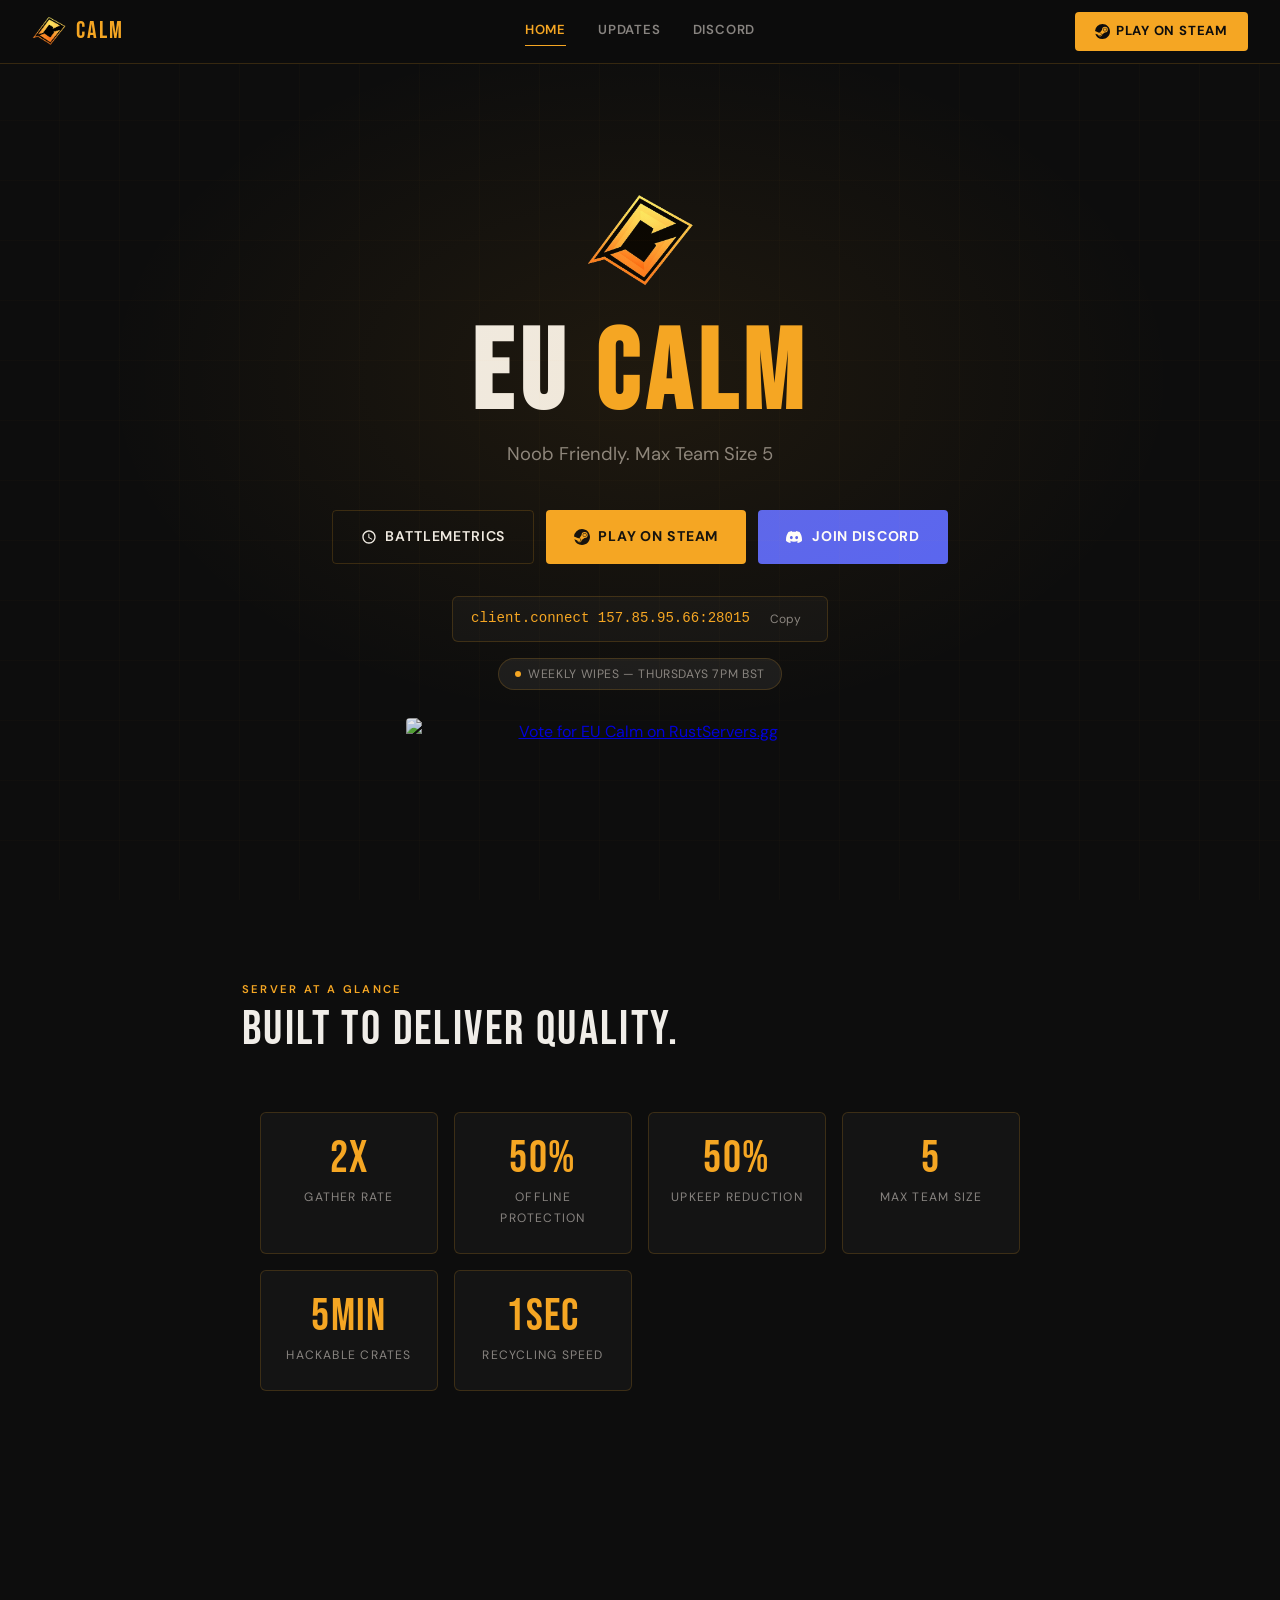
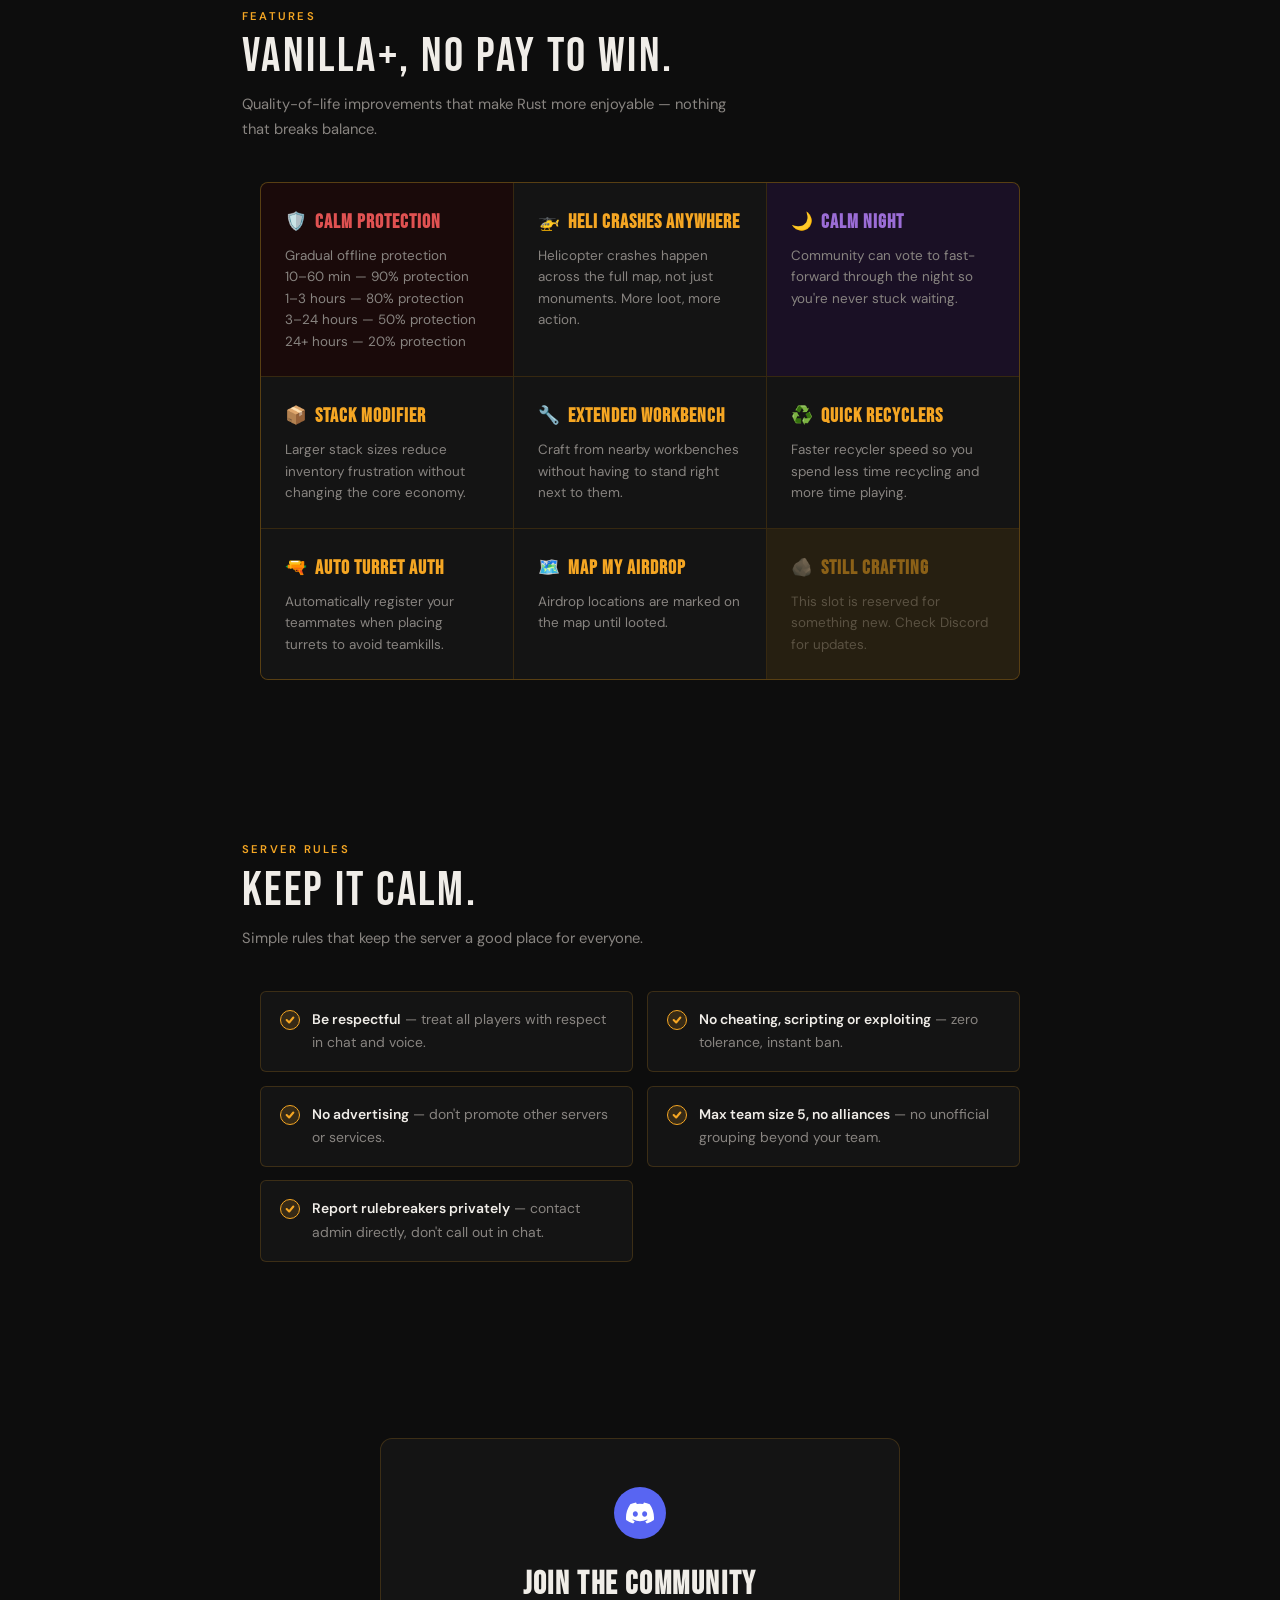
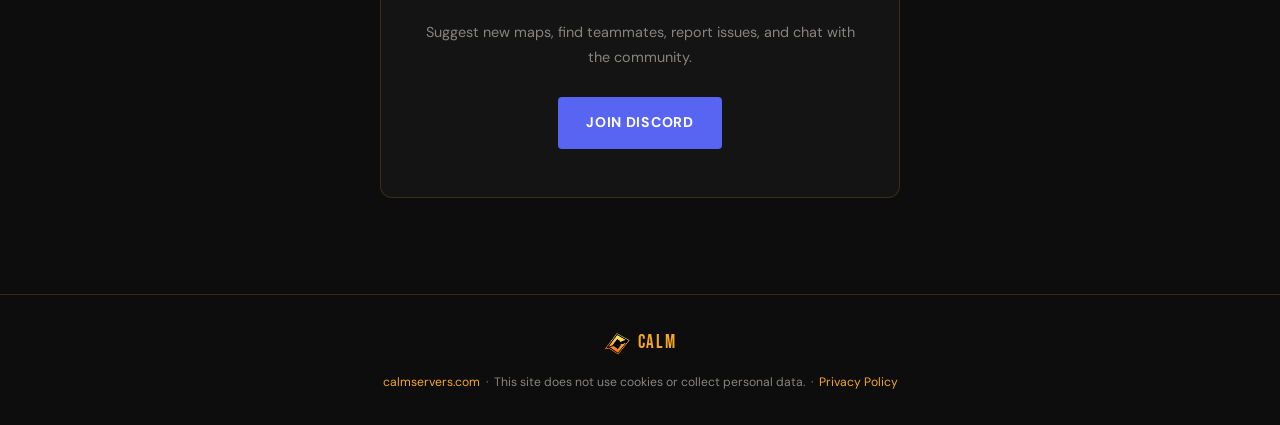
==== index.html @ 9dc7d9dd "Add files via upload" ====
<!DOCTYPE html>
<html lang="en">
<head>
  <meta charset="UTF-8" />
  <meta name="viewport" content="width=device-width, initial-scale=1.0" />
  <title>Home - Calm</title>
  <meta name="description" content="Community-first Rust. No toxicity, no pay-to-win, no sweaty clans. Vanilla+ weekly wipes every Thursday 7PM GMT." />
  <link rel="sitemap" type="application/xml" href="/sitemap.xml" />

  <!-- Open Graph -->
  <meta property="og:title" content="EU Calm — Community Rust Server" />
  <meta property="og:description" content="Noob Friendly. Vanilla+. Weekly Wipes every Thursday 7PM BST. No toxicity, no pay-to-win." />
  <meta property="og:image" content="https://calmservers.com/preview.png" />
  <meta property="og:url" content="https://calmservers.com" />
  <meta property="og:type" content="website" />
  <meta property="og:site_name" content="EU Calm" />

  <!-- Twitter/X Card -->
  <meta name="twitter:card" content="summary_large_image" />
  <meta name="twitter:title" content="EU Calm — Community Rust Server" />
  <meta name="twitter:description" content="Noob Friendly. Vanilla+. Weekly Wipes every Thursday 7PM BST. No toxicity, no pay-to-win." />
  <meta name="twitter:image" content="https://calmservers.com/preview.png" />

  <link rel="icon" type="image/png" href="logo.png" />
  <link rel="preconnect" href="https://fonts.googleapis.com" />
  <link rel="preconnect" href="https://fonts.gstatic.com" crossorigin />
  <link href="https://fonts.googleapis.com/css2?family=Bebas+Neue&family=DM+Sans:wght@400;500;600&display=swap" rel="stylesheet" />
  <style>
    *, *::before, *::after { box-sizing: border-box; margin: 0; padding: 0; }
    :root {
      --orange: #F5A623;
      --orange-dim: rgba(245,166,35,0.15);
      --bg: #0D0D0D;
      --bg2: #141414;
      --bg3: #1C1C1C;
      --border: rgba(245,166,35,0.18);
      --text: #F0EDE8;
      --muted: #888480;
      --display: 'Bebas Neue', sans-serif;
      --body: 'DM Sans', sans-serif;
    }
    html { scroll-behavior: smooth; }
    body { background: var(--bg); color: var(--text); font-family: var(--body); font-size: 16px; line-height: 1.7; overflow-x: hidden; }

    /* HERO */
    .hero {
      min-height: 100vh; display: flex; flex-direction: column;
      align-items: center; justify-content: center; text-align: center;
      padding: 7rem 2rem 5rem; position: relative; overflow: hidden;
    }
    .hero::before {
      content: ''; position: absolute; inset: 0; pointer-events: none;
      background:
        radial-gradient(ellipse 60% 55% at 50% 42%, rgba(245,166,35,.08) 0%, transparent 70%),
        repeating-linear-gradient(0deg, transparent, transparent 59px, rgba(245,166,35,.035) 60px),
        repeating-linear-gradient(90deg, transparent, transparent 59px, rgba(245,166,35,.035) 60px);
    }
    .hero-logo { width: 110px; margin-bottom: 1.5rem; animation: float 4s ease-in-out infinite; }
    @keyframes float { 0%,100%{transform:translateY(0)} 50%{transform:translateY(-10px)} }
    .hero h1 { font-family: var(--display); font-size: clamp(3.5rem,10vw,7rem); letter-spacing: .06em; line-height: 1; margin-bottom: .4rem; }
    .hero h1 em { color: var(--orange); font-style: normal; }
    .hero-sub { color: var(--muted); font-size: clamp(.95rem,2vw,1.15rem); max-width: 520px; margin: 0 auto 2.5rem; }
    .ctas { display: flex; gap: .75rem; flex-wrap: wrap; justify-content: center; }
    @media(max-width:480px) { .btn-primary, .btn-ghost, .btn-discord { min-width: 0; width: 100%; } .ctas { flex-direction: column; align-items: stretch; max-width: 280px; margin: 0 auto; } }
    .btn-primary {
      display: inline-flex; align-items: center; justify-content: center; gap: 8px;
      min-width: 160px;
      background: var(--orange); color: #0d0d0d; font-weight: 700;
      font-size: .88rem; letter-spacing: .06em; text-transform: uppercase;
      padding: 14px 28px; border-radius: 4px; text-decoration: none;
      transition: background .2s, transform .15s;
    }
    .btn-primary:hover { background: #ffc040; transform: translateY(-2px); }
    .btn-ghost {
      display: inline-flex; align-items: center; justify-content: center; gap: 8px;
      min-width: 160px;
      background: transparent; color: var(--text); font-weight: 600;
      font-size: .88rem; letter-spacing: .06em; text-transform: uppercase;
      padding: 14px 28px; border-radius: 4px; border: 1px solid var(--border);
      text-decoration: none; transition: border-color .2s, color .2s, transform .15s;
    }
    .btn-ghost:hover { border-color: var(--orange); color: var(--orange); transform: translateY(-2px); }
    .ip-box {
      margin-top: 2rem; display: inline-flex; align-items: center; gap: 12px;
      background: var(--bg2); border: 1px solid var(--border); border-radius: 6px;
      padding: 10px 18px; font-family: 'Courier New', monospace;
      font-size: clamp(.7rem,.88rem,1rem); color: var(--orange);
      max-width: 100%; flex-wrap: wrap; justify-content: center;
    }
    .copy-btn {
      background: none; border: none; cursor: pointer; color: var(--muted);
      font-size: .75rem; padding: 3px 8px; border-radius: 3px;
      transition: background .15s, color .15s; font-family: var(--body);
    }
    .copy-btn:hover { background: var(--orange-dim); color: var(--orange); }
    .wipe-pill {
      display: inline-flex; align-items: center; gap: 7px; margin-top: 1rem;
      background: var(--bg3); border: 1px solid var(--border); border-radius: 999px;
      padding: 5px 16px; font-size: .76rem; color: var(--muted);
      letter-spacing: .05em; text-transform: uppercase;
    }
    .dot { width: 6px; height: 6px; background: var(--orange); border-radius: 50%; animation: pulse 2s ease-in-out infinite; }
    @keyframes pulse { 0%,100%{opacity:1;transform:scale(1)} 50%{opacity:.4;transform:scale(.7)} }

    /* SECTIONS */
    section { padding: 5rem 0; }
    .section-inner { max-width: 860px; margin: 0 auto; padding: 0 2rem; }
    .container { max-width: 760px; margin: 0 auto; }
    .sec-header { margin-bottom: 2.5rem; }
    .label { font-size: .7rem; letter-spacing: .2em; text-transform: uppercase; color: var(--orange); font-weight: 600; margin-bottom: .4rem; }
    .sec-title { font-family: var(--display); font-size: clamp(2rem,5vw,3rem); letter-spacing: .05em; line-height: 1.05; margin-bottom: .6rem; }
    .sec-sub { color: var(--muted); max-width: 500px; margin-bottom: 2.5rem; font-size: .92rem; }

    /* STATS */
    .stats { display: grid; grid-template-columns: repeat(auto-fit, minmax(150px,1fr)); gap: 1rem; margin: 3.5rem 0; }
    .stat { text-align: center; padding: 1.5rem 1rem; background: var(--bg2); border: 1px solid var(--border); border-radius: 6px; }
    .stat-val { font-family: var(--display); font-size: 2.8rem; color: var(--orange); line-height: 1; letter-spacing: .03em; }
    .stat-lbl { font-size: .76rem; color: var(--muted); text-transform: uppercase; letter-spacing: .1em; margin-top: .35rem; }

    /* FEATURES */
    .features { display: grid; grid-template-columns: repeat(auto-fit, minmax(240px,1fr)); gap: 1px; background: var(--border); border: 1px solid var(--border); border-radius: 8px; overflow: hidden; }
    .feat { background: var(--bg2); padding: 1.5rem; transition: background .2s; min-width: 0; }
    .feat:hover { background: var(--bg3); }
    .feat-red { background: #1a0a0a; position: relative; overflow: hidden; cursor: pointer; }
    .feat-red:hover { background: #200d0d; }
    .feat-red .feat-header h3 { color: #E05252; }
    .feat-purple { background: #1a1025; position: relative; overflow: hidden; cursor: pointer; }
    .feat-purple:hover { background: #1f1530; }
    .feat-purple .feat-header h3 { color: #9B6DD6; }
    .feat-purple .feat-header { border-bottom: none; }
    .feat-overlay {
      position: absolute; inset: 0;
      display: flex; flex-direction: column; align-items: center; justify-content: center; gap: 6px;
      opacity: 0; transition: opacity .25s; pointer-events: none;
      font-family: var(--display); letter-spacing: .08em; text-transform: uppercase;
    }
    .feat-red:hover .feat-overlay, .feat-purple:hover .feat-overlay { opacity: 1; }
    .feat-red .feat-overlay { background: rgba(26,10,10,0.92); color: #E05252; }
    .feat-purple .feat-overlay { background: rgba(26,16,37,0.92); color: #9B6DD6; }
    .feat-overlay span { font-size: 1.1rem; }
    .feat-overlay small { font-size: .7rem; color: var(--muted); letter-spacing: .12em; font-family: var(--body); text-transform: uppercase; font-weight: 600; }
    .feat-filler { background: var(--bg2); opacity: .45; cursor: default; }
    .feat-filler:hover { background: var(--bg2); opacity: .6; }
    .feat-filler h3 { color: var(--muted); }
    .feat-header { display: flex; align-items: center; gap: 8px; margin-bottom: .5rem; flex-wrap: nowrap; }
    .feat-icon { font-size: 1.1rem; flex-shrink: 0; }
    .feat h3 { font-family: var(--display); font-size: 1.25rem; letter-spacing: .05em; color: var(--orange); line-height: 1.1; white-space: normal; word-break: break-word; min-width: 0; }
    .feat p { font-size: .84rem; color: var(--muted); line-height: 1.6; word-break: break-word; overflow-wrap: anywhere; }
    @media(max-width:600px) { .features { grid-template-columns: 1fr 1fr; } }
    @media(max-width:400px) { .features { grid-template-columns: 1fr; } .feat { padding: 1.25rem; } }

    /* MODS */
    .mods-sec { background: var(--bg2); }
    .tags { display: flex; flex-wrap: wrap; gap: .6rem; margin-top: 1rem; }
    .tag {
      background: var(--bg3); border: 1px solid var(--border); border-radius: 999px;
      padding: 6px 16px; font-size: .82rem; color: var(--muted);
      transition: border-color .2s, color .2s; cursor: default;
    }
    .tag:hover { border-color: var(--orange); color: var(--orange); }

    /* RULES */
    .rules-grid { display: grid; grid-template-columns: 1fr 1fr; gap: .85rem; }
    @media(max-width:600px) { .rules-grid { grid-template-columns: 1fr; } }
    .rule {
      display: flex; align-items: flex-start; gap: 12px;
      padding: 1rem 1.2rem; background: var(--bg2); border: 1px solid var(--border); border-radius: 6px;
    }
    .chk {
      width: 20px; height: 20px; border-radius: 50%; flex-shrink: 0; margin-top: 2px;
      background: var(--orange-dim); border: 1px solid var(--orange);
      display: flex; align-items: center; justify-content: center;
    }
    .chk svg { width: 10px; height: 10px; stroke: var(--orange); fill: none; stroke-width: 2.5; stroke-linecap: round; stroke-linejoin: round; }
    .rule p { font-size: .87rem; color: var(--muted); }
    .rule strong { color: var(--text); font-weight: 600; }

    /* DISCORD */
    .discord-wrap { text-align: center; padding: 6rem 2rem; }
    .discord-card {
      max-width: 520px; margin: 0 auto; background: var(--bg2);
      border: 1px solid var(--border); border-radius: 12px; padding: 3rem 2.5rem;
    }
    .disc-icon {
      width: 52px; height: 52px; background: #5865F2; border-radius: 50%;
      display: flex; align-items: center; justify-content: center; margin: 0 auto 1.2rem;
    }
    .disc-icon svg { width: 28px; height: 28px; fill: white; }
    .discord-card h2 { font-family: var(--display); font-size: 2rem; letter-spacing: .05em; margin-bottom: .5rem; }
    .discord-card p { color: var(--muted); font-size: .9rem; margin-bottom: 1.75rem; }
    .btn-discord {
      display: inline-flex; align-items: center; justify-content: center; gap: 10px;
      min-width: 160px;
      background: #5865F2; color: white; font-weight: 700;
      font-size: .88rem; letter-spacing: .05em; text-transform: uppercase;
      padding: 14px 28px; border-radius: 4px; text-decoration: none;
      transition: background .2s, transform .15s;
    }
    .btn-discord:hover { background: #4752c4; transform: translateY(-2px); }

    /* FOOTER */
    footer {
      border-top: 1px solid var(--border); padding: 2rem;
      display: flex; flex-direction: column; align-items: center; gap: .75rem; text-align: center;
    }
    .foot-brand { display: flex; align-items: center; gap: 8px; text-decoration: none; }
    .foot-brand img { height: 26px; }
    .foot-brand span { font-family: var(--display); font-size: 1.2rem; letter-spacing: .08em; color: var(--orange); }
    footer p { font-size: .76rem; color: var(--muted); }
    ::-webkit-scrollbar { width: 5px; }
    ::-webkit-scrollbar-track { background: var(--bg); }
    ::-webkit-scrollbar-thumb { background: var(--border); border-radius: 3px; }
    ::-webkit-scrollbar-thumb:hover { background: var(--orange); }
  </style>
  <link rel="stylesheet" href="/nav.css" />
</head>
<body>

<div id="nav-placeholder"></div>

<!-- HERO -->
<section class="hero">
  <img id="hero-logo" class="hero-logo" src="logo.png" alt="Calm" />
  <h1>EU <em>CALM</em></h1>
  <p class="hero-sub">Noob Friendly. Max Team Size 5</p>
  <div class="ctas">
    <a class="btn-ghost" href="https://www.battlemetrics.com/servers/rust/37326635" target="_blank" rel="noopener">
      <svg xmlns="http://www.w3.org/2000/svg" width="16" height="16" fill="currentColor" viewBox="0 0 24 24"><path d="M12 2C6.48 2 2 6.48 2 12s4.48 10 10 10 10-4.48 10-10S17.52 2 12 2zm0 18c-4.41 0-8-3.59-8-8s3.59-8 8-8 8 3.59 8 8-3.59 8-8 8zm.5-13H11v6l5.25 3.15.75-1.23-4.5-2.67V7z"/></svg>
      BattleMetrics
    </a>
    <a class="btn-primary" href="steam://connect/157.85.95.66:28015">
      <svg xmlns="http://www.w3.org/2000/svg" width="16" height="16" fill="currentColor" viewBox="0 0 16 16"><path d="M.329 10.333A8.01 8.01 0 0 0 7.99 16C12.414 16 16 12.418 16 8s-3.586-8-8.009-8A8.006 8.006 0 0 0 0 7.468l.003.006 4.304 1.769A2.2 2.2 0 0 1 5.62 8.88l1.96-2.844-.001-.04a3.046 3.046 0 0 1 3.042-3.043 3.046 3.046 0 0 1 3.042 3.043 3.047 3.047 0 0 1-3.111 3.044l-2.804 2a2.223 2.223 0 0 1-3.075 2.11 2.22 2.22 0 0 1-1.312-1.568L.33 10.333Z"/><path d="M4.868 12.683a1.715 1.715 0 0 0 1.318-3.165 1.7 1.7 0 0 0-1.263-.02l1.023.424a1.261 1.261 0 1 1-.97 2.33l-.99-.41a1.7 1.7 0 0 0 .882.84Zm3.726-6.687a2.03 2.03 0 0 0 2.027 2.029 2.03 2.03 0 0 0 2.027-2.029 2.03 2.03 0 0 0-2.027-2.027 2.03 2.03 0 0 0-2.027 2.027m2.03-1.527a1.524 1.524 0 1 1-.002 3.048 1.524 1.524 0 0 1 .002-3.048"/></svg>
      Play on Steam
    </a>
    <a class="btn-discord" href="https://discord.gg/3hkgmwPm28" target="_blank" rel="noopener">
      <svg xmlns="http://www.w3.org/2000/svg" width="16" height="16" fill="currentColor" viewBox="0 0 127.14 96.36"><path d="M107.7 8.07A105.15 105.15 0 0 0 81.47 0a72.06 72.06 0 0 0-3.36 6.83 97.68 97.68 0 0 0-29.11 0A72.37 72.37 0 0 0 45.64 0a105.89 105.89 0 0 0-26.25 8.09C2.79 32.65-1.71 56.6.54 80.21a105.73 105.73 0 0 0 32.17 16.15 77.7 77.7 0 0 0 6.89-11.11 68.42 68.42 0 0 1-10.85-5.18c.91-.66 1.8-1.34 2.66-2a75.57 75.57 0 0 0 64.32 0c.87.71 1.76 1.39 2.66 2a68.68 68.68 0 0 1-10.87 5.19 77 77 0 0 0 6.89 11.1 105.25 105.25 0 0 0 32.19-16.14c2.64-27.38-4.51-51.11-18.9-72.15ZM42.45 65.69C36.18 65.69 31 60 31 53s5-12.74 11.43-12.74S54 46 53.89 53s-5.05 12.69-11.44 12.69Zm42.24 0C78.41 65.69 73.25 60 73.25 53s5-12.74 11.44-12.74S96.23 46 96.12 53s-5.04 12.69-11.43 12.69Z"/></svg>
      Join Discord
    </a>
  </div>
  <div class="ip-box">
    client.connect 157.85.95.66:28015
    <button class="copy-btn" onclick="copyIP()">Copy</button>
  </div>
  <div class="wipe-pill">
    <span class="dot"></span>
    WEEKLY WIPES — THURSDAYS 7PM BST
  </div>
  <a href="https://rustservers.gg/server/5937549/vote" target="_blank" rel="noopener" style="margin-top:1.75rem;display:inline-block;border-radius:4px;overflow:hidden;opacity:0.9;transition:opacity .2s;max-width:100%;width:468px;" onmouseover="this.style.opacity='1'" onmouseout="this.style.opacity='0.9'">
    <img src="https://rustservers.gg/votebanner-5937549-4D5988.png" border="0" alt="Vote for EU Calm on RustServers.gg" style="display:block;width:100%;height:auto;" />
  </a>
</section>

<!-- STATS -->
<section>
  <div class="section-inner">
    <div class="sec-header">
      <div class="label">Server at a glance</div>
      <div class="sec-title">Built to deliver quality.</div>
    </div>
    <div class="container">
    <div class="stats">
      <div class="stat"><div class="stat-val">2x</div><div class="stat-lbl">Gather Rate</div></div>
      <div class="stat"><div class="stat-val">50%</div><div class="stat-lbl">Offline Protection</div></div>
      <div class="stat"><div class="stat-val">50%</div><div class="stat-lbl">Upkeep Reduction</div></div>
      <div class="stat"><div class="stat-val">5</div><div class="stat-lbl">Max Team Size</div></div>
      <div class="stat"><div class="stat-val">5MIN</div><div class="stat-lbl">Hackable Crates</div></div>
      <div class="stat"><div class="stat-val">1SEC</div><div class="stat-lbl">Recycling Speed</div></div>
    </div>
  </div>
  </div>
</section>

<!-- FEATURES -->
<section>
  <div class="section-inner">
    <div class="sec-header">
      <div class="label">Features</div>
      <div class="sec-title">Vanilla+, No Pay To Win.</div>
      <p class="sec-sub">Quality-of-life improvements that make Rust more enjoyable — nothing that breaks balance.</p>
    </div>
    <div class="container">
    <div class="features">
      <a href="updates.html" class="feat feat-red" style="text-decoration:none;display:block;">
        <div class="feat-header"><div class="feat-icon">🛡️</div><h3>Calm Protection</h3></div>
        <p>
          Gradual offline protection<br>10–60 min — 90% protection<br>
          1–3 hours — 80% protection<br>
          3–24 hours — 50% protection<br>
          24+ hours — 20% protection
        </p>
        <div class="feat-overlay"><span>Read Changelog →</span><small>updates page</small></div>
      </a>
      <div class="feat">
        <div class="feat-header"><div class="feat-icon">🚁</div><h3>Heli Crashes Anywhere</h3></div>
        <p>Helicopter crashes happen across the full map, not just monuments. More loot, more action.</p>
      </div>
      <a href="updates.html" class="feat feat-purple" style="text-decoration:none;display:block;">
        <div class="feat-header"><div class="feat-icon">🌙</div><h3>Calm Night</h3></div>
        <p>Community can vote to fast-forward through the night so you're never stuck waiting.</p>
        <div class="feat-overlay"><span>Read Changelog →</span><small>updates page</small></div>
      </a>
      <div class="feat">
        <div class="feat-header"><div class="feat-icon">📦</div><h3>Stack Modifier</h3></div>
        <p>Larger stack sizes reduce inventory frustration without changing the core economy.</p>
      </div>
      <div class="feat">
        <div class="feat-header"><div class="feat-icon">🔧</div><h3>Extended Workbench</h3></div>
        <p>Craft from nearby workbenches without having to stand right next to them.</p>
      </div>
      <div class="feat">
        <div class="feat-header"><div class="feat-icon">♻️</div><h3>Quick Recyclers</h3></div>
        <p>Faster recycler speed so you spend less time recycling and more time playing.</p>
      </div>
      <div class="feat">
        <div class="feat-header"><div class="feat-icon">🔫</div><h3>Auto Turret Auth</h3></div>
        <p>Automatically register your teammates when placing turrets to avoid teamkills.</p>
      </div>
      <div class="feat">
        <div class="feat-header"><div class="feat-icon">🗺️</div><h3>Map My Airdrop</h3></div>
        <p>Airdrop locations are marked on the map until looted.</p>
      </div>
    </div>
  </div>
  </div>
</section>

<!-- RULES -->
<section>
  <div class="section-inner">
    <div class="sec-header">
      <div class="label">Server Rules</div>
      <div class="sec-title">Keep it calm.</div>
      <p class="sec-sub">Simple rules that keep the server a good place for everyone.</p>
    </div>
    <div class="container">
    <div class="rules-grid">
      <div class="rule">
        <div class="chk"><svg viewBox="0 0 12 12"><polyline points="2,6 5,9 10,3"/></svg></div>
        <p><strong>Be respectful</strong> — treat all players with respect in chat and voice.</p>
      </div>
      <div class="rule">
        <div class="chk"><svg viewBox="0 0 12 12"><polyline points="2,6 5,9 10,3"/></svg></div>
        <p><strong>No cheating, scripting or exploiting</strong> — zero tolerance, instant ban.</p>
      </div>
      <div class="rule">
        <div class="chk"><svg viewBox="0 0 12 12"><polyline points="2,6 5,9 10,3"/></svg></div>
        <p><strong>No advertising</strong> — don't promote other servers or services.</p>
      </div>
      <div class="rule">
        <div class="chk"><svg viewBox="0 0 12 12"><polyline points="2,6 5,9 10,3"/></svg></div>
        <p><strong>Max team size 5, no alliances</strong> — no unofficial grouping beyond your team.</p>
      </div>
      <div class="rule">
        <div class="chk"><svg viewBox="0 0 12 12"><polyline points="2,6 5,9 10,3"/></svg></div>
        <p><strong>Report rulebreakers privately</strong> — contact admin directly, don't call out in chat.</p>
      </div>
    </div>
  </div>
  </div>
</section>

<!-- DISCORD -->
<div class="discord-wrap">
  <div class="discord-card">
    <div class="disc-icon">
      <svg viewBox="0 0 127.14 96.36" xmlns="http://www.w3.org/2000/svg" fill="white">
        <path d="M107.7 8.07A105.15 105.15 0 0 0 81.47 0a72.06 72.06 0 0 0-3.36 6.83 97.68 97.68 0 0 0-29.11 0A72.37 72.37 0 0 0 45.64 0a105.89 105.89 0 0 0-26.25 8.09C2.79 32.65-1.71 56.6.54 80.21a105.73 105.73 0 0 0 32.17 16.15 77.7 77.7 0 0 0 6.89-11.11 68.42 68.42 0 0 1-10.85-5.18c.91-.66 1.8-1.34 2.66-2a75.57 75.57 0 0 0 64.32 0c.87.71 1.76 1.39 2.66 2a68.68 68.68 0 0 1-10.87 5.19 77 77 0 0 0 6.89 11.1 105.25 105.25 0 0 0 32.19-16.14c2.64-27.38-4.51-51.11-18.9-72.15ZM42.45 65.69C36.18 65.69 31 60 31 53s5-12.74 11.43-12.74S54 46 53.89 53s-5.05 12.69-11.44 12.69Zm42.24 0C78.41 65.69 73.25 60 73.25 53s5-12.74 11.44-12.74S96.23 46 96.12 53s-5.04 12.69-11.43 12.69Z"/>
      </svg>
    </div>
    <h2>Join the Community</h2>
    <p>Suggest new maps, find teammates, report issues, and chat with the community.</p>
    <a class="btn-discord" href="https://discord.gg/3hkgmwPm28" target="_blank" rel="noopener">Join Discord</a>
  </div>
</div>

<!-- FOOTER -->
<footer>
  <a class="foot-brand" href="#">
    <img id="foot-logo" src="logo.png" alt="Calm" />
    <span>CALM</span>
  </a>
  <p>
    <a href="https://calmservers.com" style="color:var(--orange);text-decoration:none;">calmservers.com</a>
    &nbsp;·&nbsp; This site does not use cookies or collect personal data.
    &nbsp;·&nbsp; <a href="privacy.html" style="color:var(--orange);text-decoration:none;">Privacy Policy</a>
  </p>
</footer>

<script>
  // Logo loaded via logo.png

  // Copy IP
  function copyIP() {
    navigator.clipboard.writeText('client.connect 157.85.95.66:28015').then(() => {
      const btn = document.querySelector('.copy-btn');
      btn.textContent = 'Copied!';
      setTimeout(() => btn.textContent = 'Copy', 2000);
    });
  }

  // Auto-inject filler tile if last row of features grid is incomplete
  (function() {
    const grid = document.querySelector('.features');
    if (!grid) return;

    function updateFiller() {
      // Remove any existing filler first
      const existing = grid.querySelector('.feat-filler');
      if (existing) existing.remove();

      const tiles = grid.querySelectorAll('.feat:not(.feat-filler)').length;
      const firstTile = grid.querySelector('.feat');
      if (!firstTile) return;
      const cols = Math.round(grid.offsetWidth / firstTile.offsetWidth);
      if (cols < 2) return; // single column — no filler needed
      const remainder = tiles % cols;
      if (remainder !== 0) {
        const filler = document.createElement('div');
        filler.className = 'feat feat-filler';
        filler.innerHTML = '<div class="feat-header"><div class="feat-icon">🪨</div><h3>Still Crafting</h3></div><p>This slot is reserved for something new. Check Discord for updates.</p>';
        grid.appendChild(filler);
      }
    }

    updateFiller();
    window.addEventListener('resize', updateFiller);
  })();
</script>
<script src="/nav.js"></script>
</body>
</html>
---- nav.css ----
nav {
  position: fixed; top: 0; left: 0; right: 0; z-index: 100;
  display: grid; grid-template-columns: 1fr auto 1fr;
  align-items: center;
  padding: 0 2rem; height: 64px;
  background: rgba(13,13,13,0.88); backdrop-filter: blur(14px);
  border-bottom: 1px solid rgba(245,166,35,0.18);
}
.nav-brand { display: flex; align-items: center; gap: 10px; text-decoration: none; }
.nav-brand img { height: 34px; width: auto; }
.nav-brand-text { font-family: 'Bebas Neue', sans-serif; font-size: 1.5rem; letter-spacing: .08em; color: #F5A623; }
.nav-links { display: flex; align-items: center; gap: 2rem; }
.nav-links a {
  font-size: .82rem; font-weight: 600; letter-spacing: .06em;
  text-transform: uppercase; color: #888480; text-decoration: none;
  transition: color .2s; position: relative; padding-bottom: 2px;
}
.nav-links a::after {
  content: ''; position: absolute; bottom: -2px; left: 0; right: 0;
  height: 1px; background: #F5A623;
  transform: scaleX(0); transition: transform .2s;
}
.nav-links a:hover { color: #F0EDE8; }
.nav-links a:hover::after { transform: scaleX(1); }
.nav-links a.active { color: #F5A623; }
.nav-links a.active::after { transform: scaleX(1); }
.nav-right { display: flex; justify-content: flex-end; }
.nav-btn {
  font-size: .82rem; font-weight: 700; letter-spacing: .06em; text-transform: uppercase;
  color: #0d0d0d; background: #F5A623;
  padding: 8px 20px; border-radius: 4px; text-decoration: none;
  transition: background .2s; display: flex; align-items: center; gap: 6px;
}
.nav-btn:hover { background: #ffc040; }
.nav-btn-text { display: inline; }
.nav-brand-text { display: inline; }

@media (max-width: 640px) {
  .nav-btn-text { display: none; }
  .nav-btn { padding: 8px 12px; }
  .nav-links { gap: 1.2rem; }
  .nav-brand-text { display: none; }
}
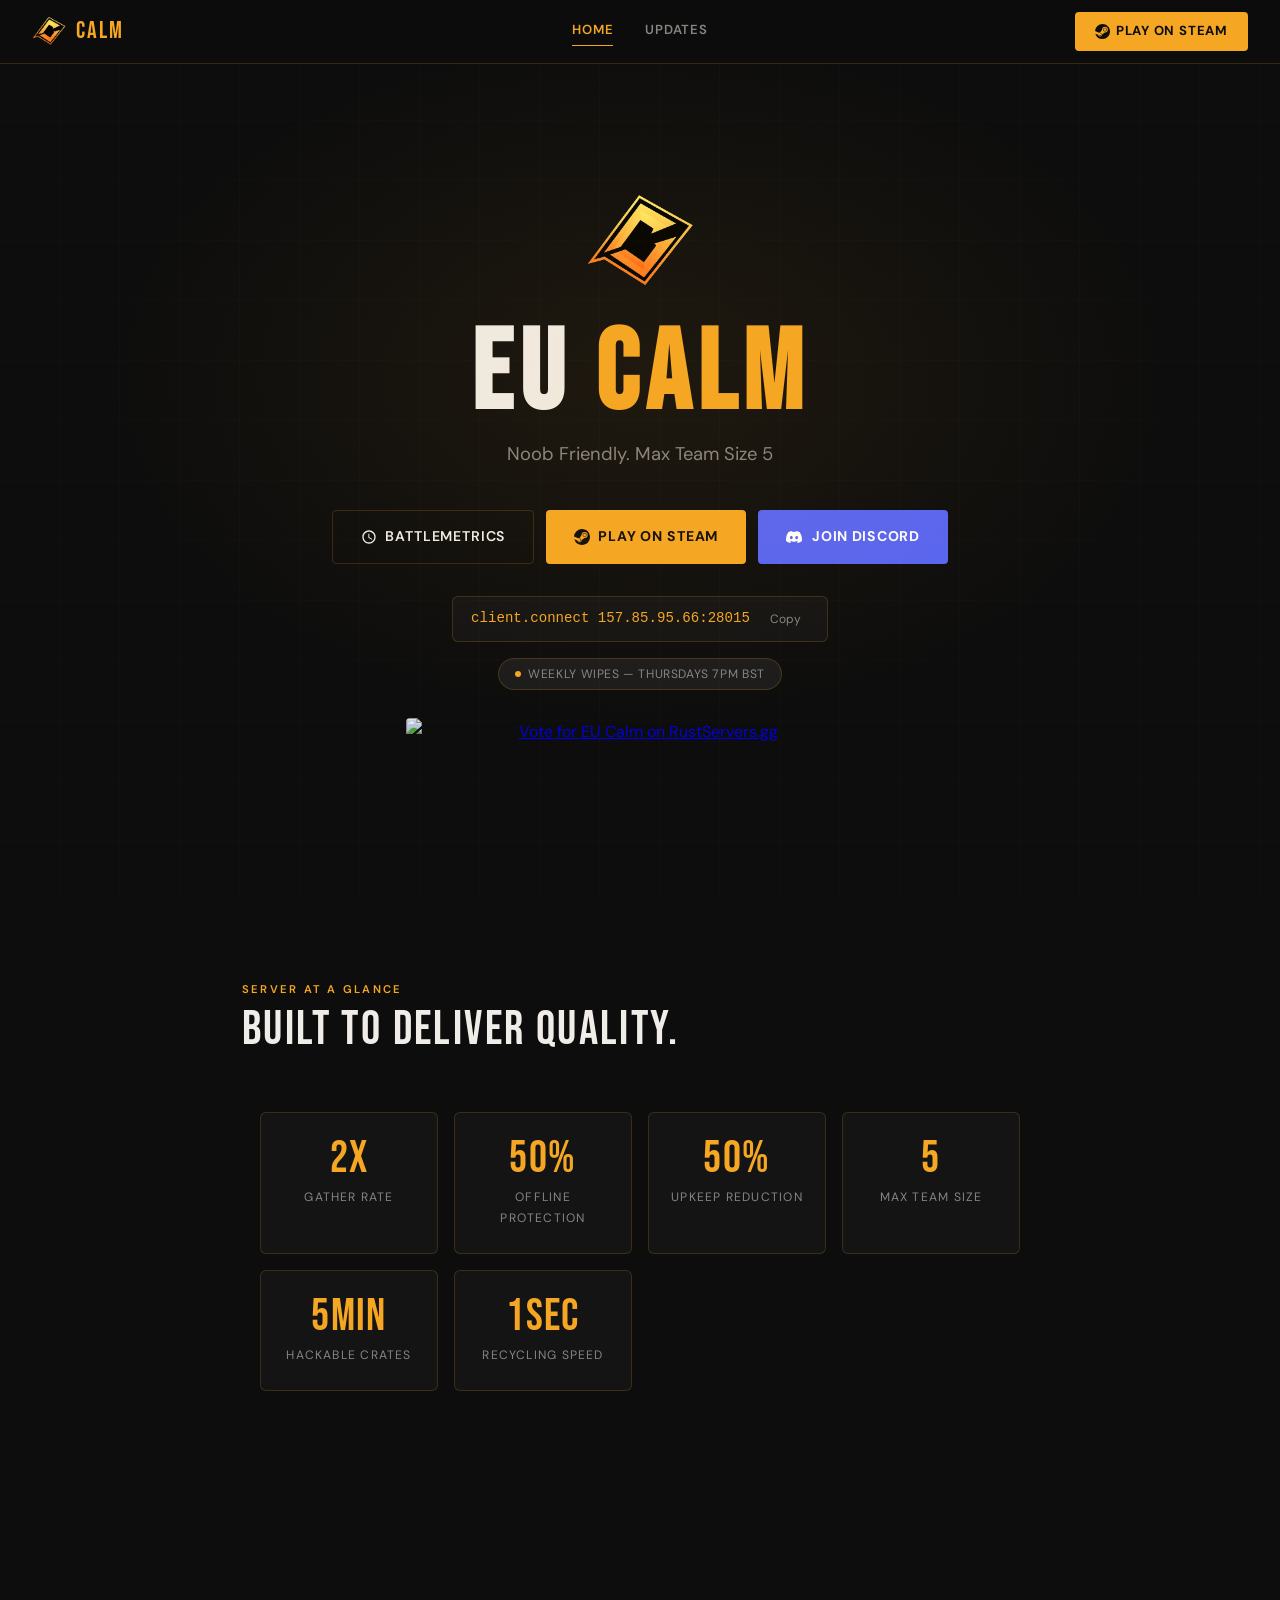
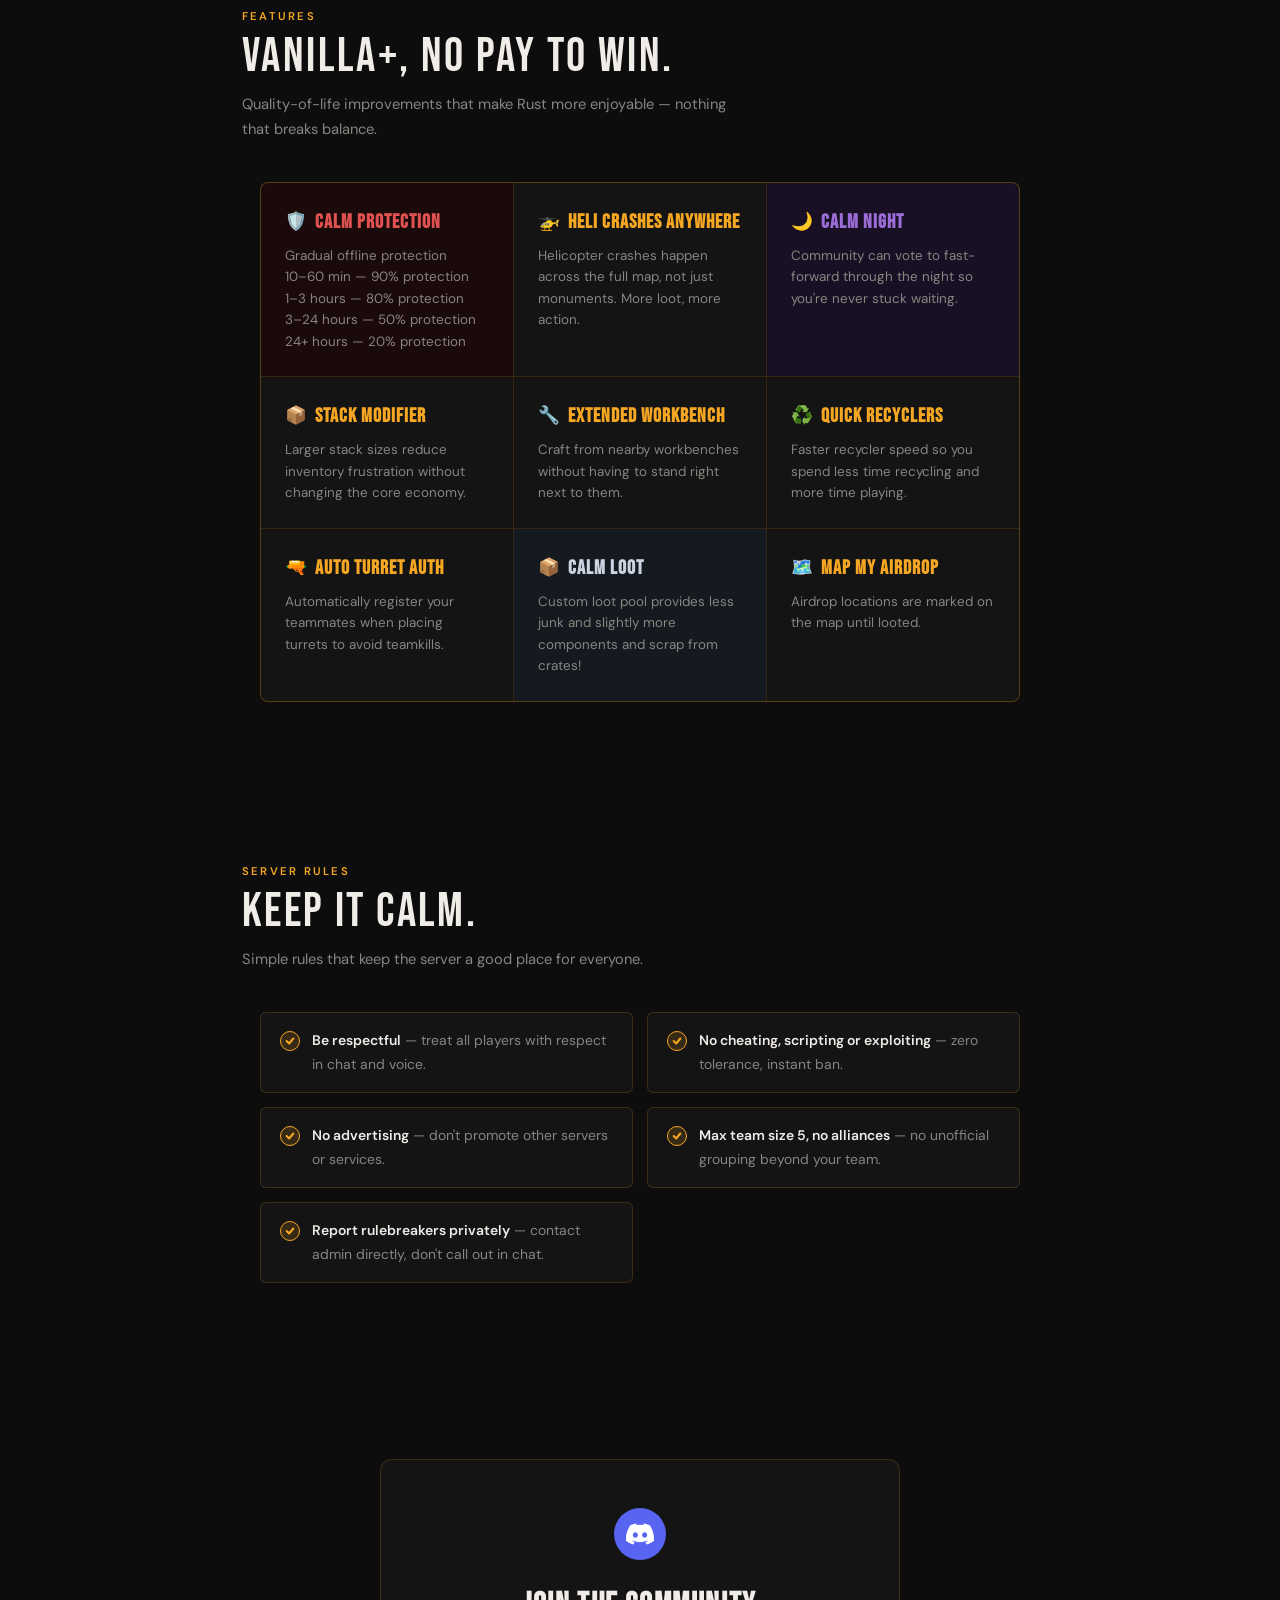
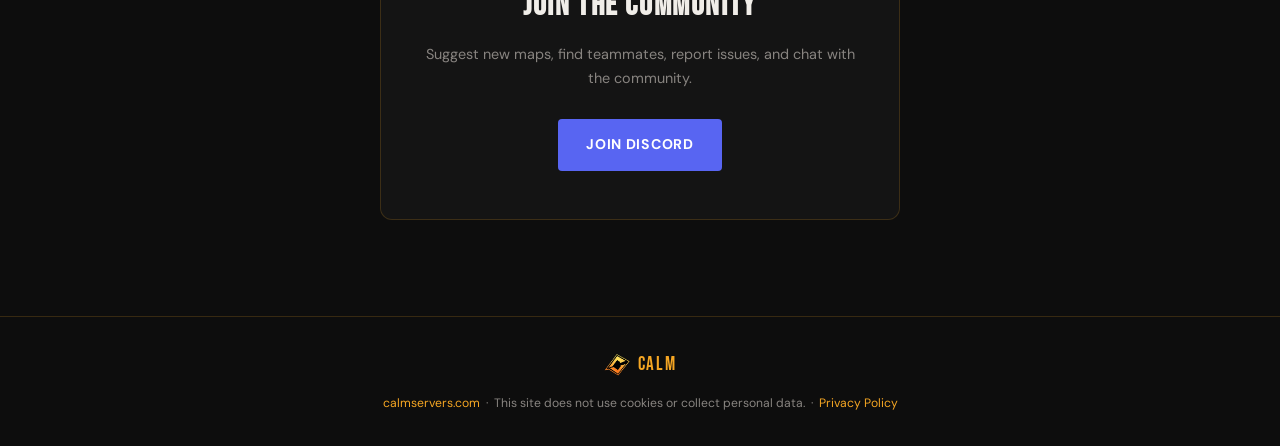
==== commit 53ca8aa8: "Add files via upload" ====
--- a/index.html
+++ b/index.html
@@ -139,7 +139,9 @@
     .feat-purple .feat-overlay { background: rgba(26,16,37,0.92); color: #9B6DD6; }
     .feat-overlay span { font-size: 1.1rem; }
     .feat-overlay small { font-size: .7rem; color: var(--muted); letter-spacing: .12em; font-family: var(--body); text-transform: uppercase; font-weight: 600; }
-    .feat-filler { background: var(--bg2); opacity: .45; cursor: default; }
+    .feat-silver { background: #141a1f; }
+    .feat-silver:hover { background: #1a2128; }
+    .feat-silver .feat-header h3 { color: #CBD5E1; }
     .feat-filler:hover { background: var(--bg2); opacity: .6; }
     .feat-filler h3 { color: var(--muted); }
     .feat-header { display: flex; align-items: center; gap: 8px; margin-bottom: .5rem; flex-wrap: nowrap; }
@@ -315,6 +317,10 @@
         <div class="feat-header"><div class="feat-icon">🔫</div><h3>Auto Turret Auth</h3></div>
         <p>Automatically register your teammates when placing turrets to avoid teamkills.</p>
       </div>
+      <div class="feat feat-silver">
+        <div class="feat-header"><div class="feat-icon">📦</div><h3>Calm Loot</h3></div>
+        <p>Custom loot pool provides less junk and slightly more components and scrap from crates!</p>
+      </div>
       <div class="feat">
         <div class="feat-header"><div class="feat-icon">🗺️</div><h3>Map My Airdrop</h3></div>
         <p>Airdrop locations are marked on the map until looted.</p>
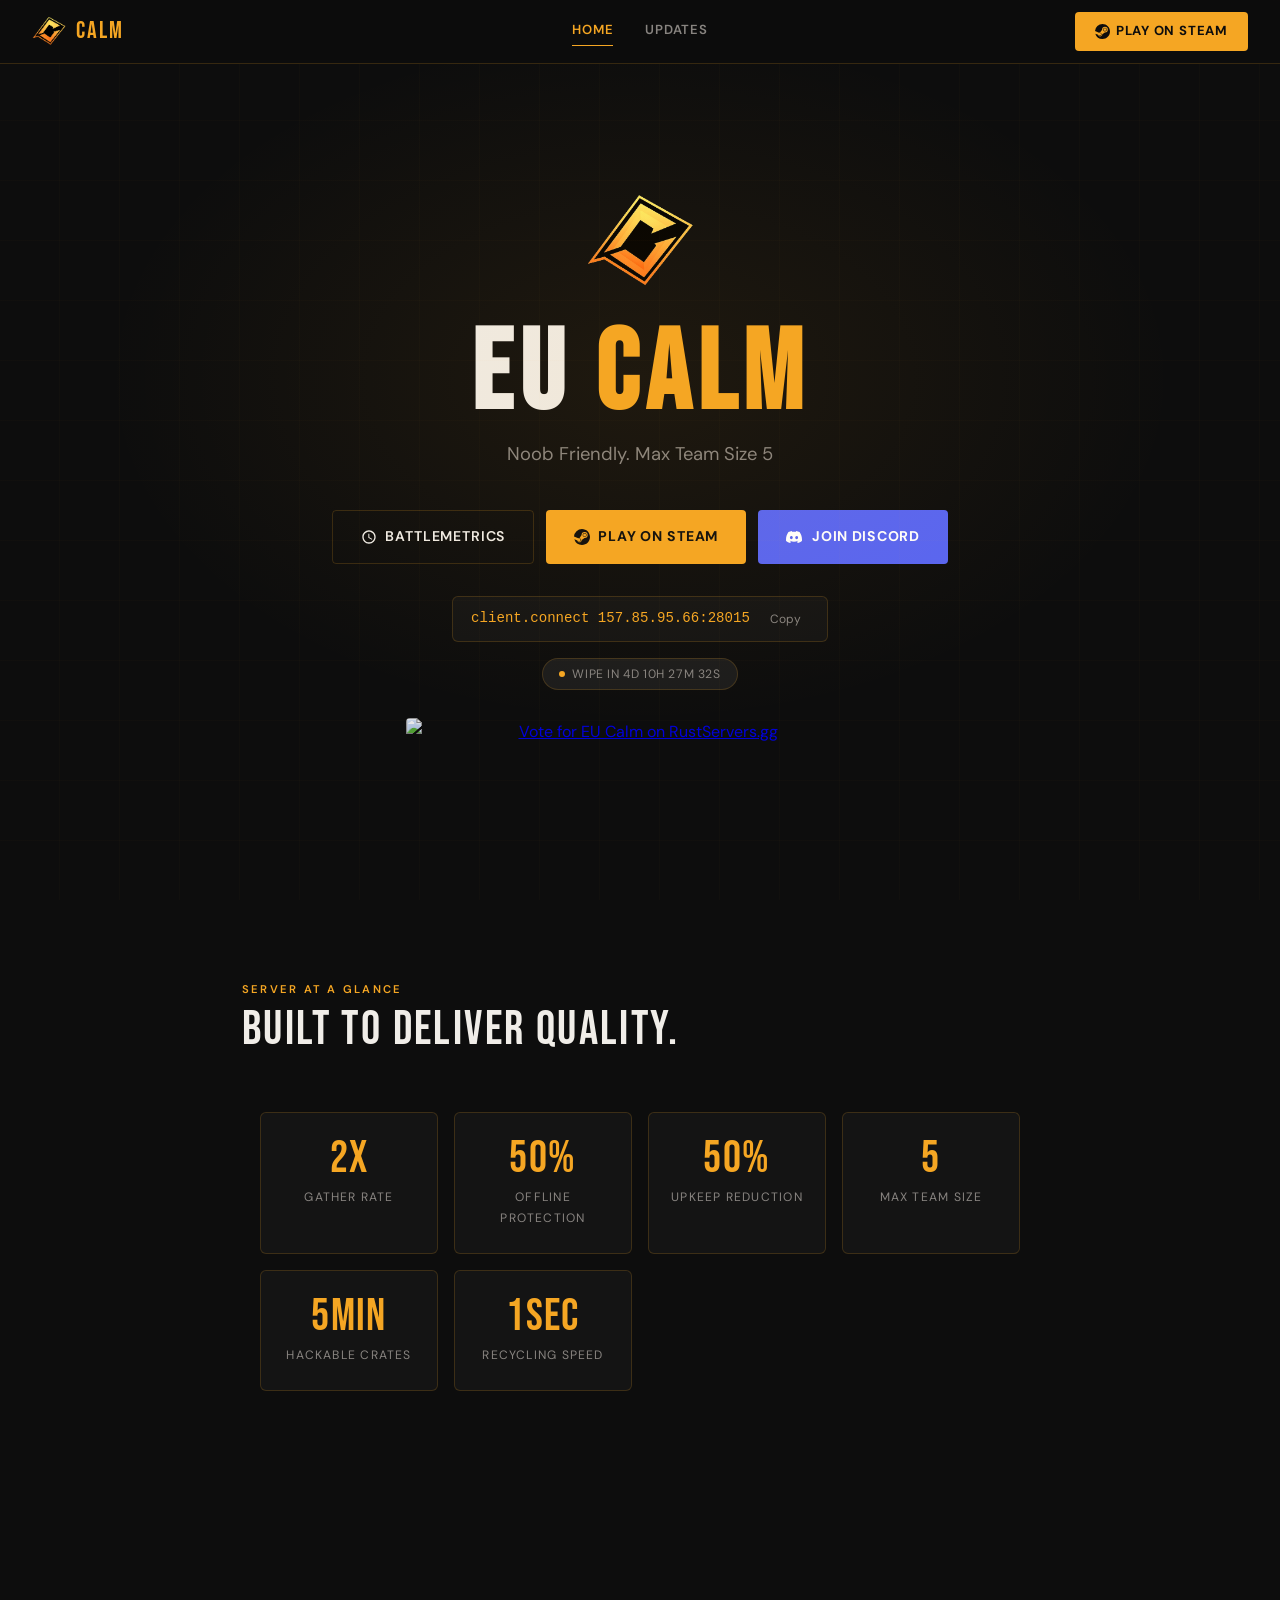
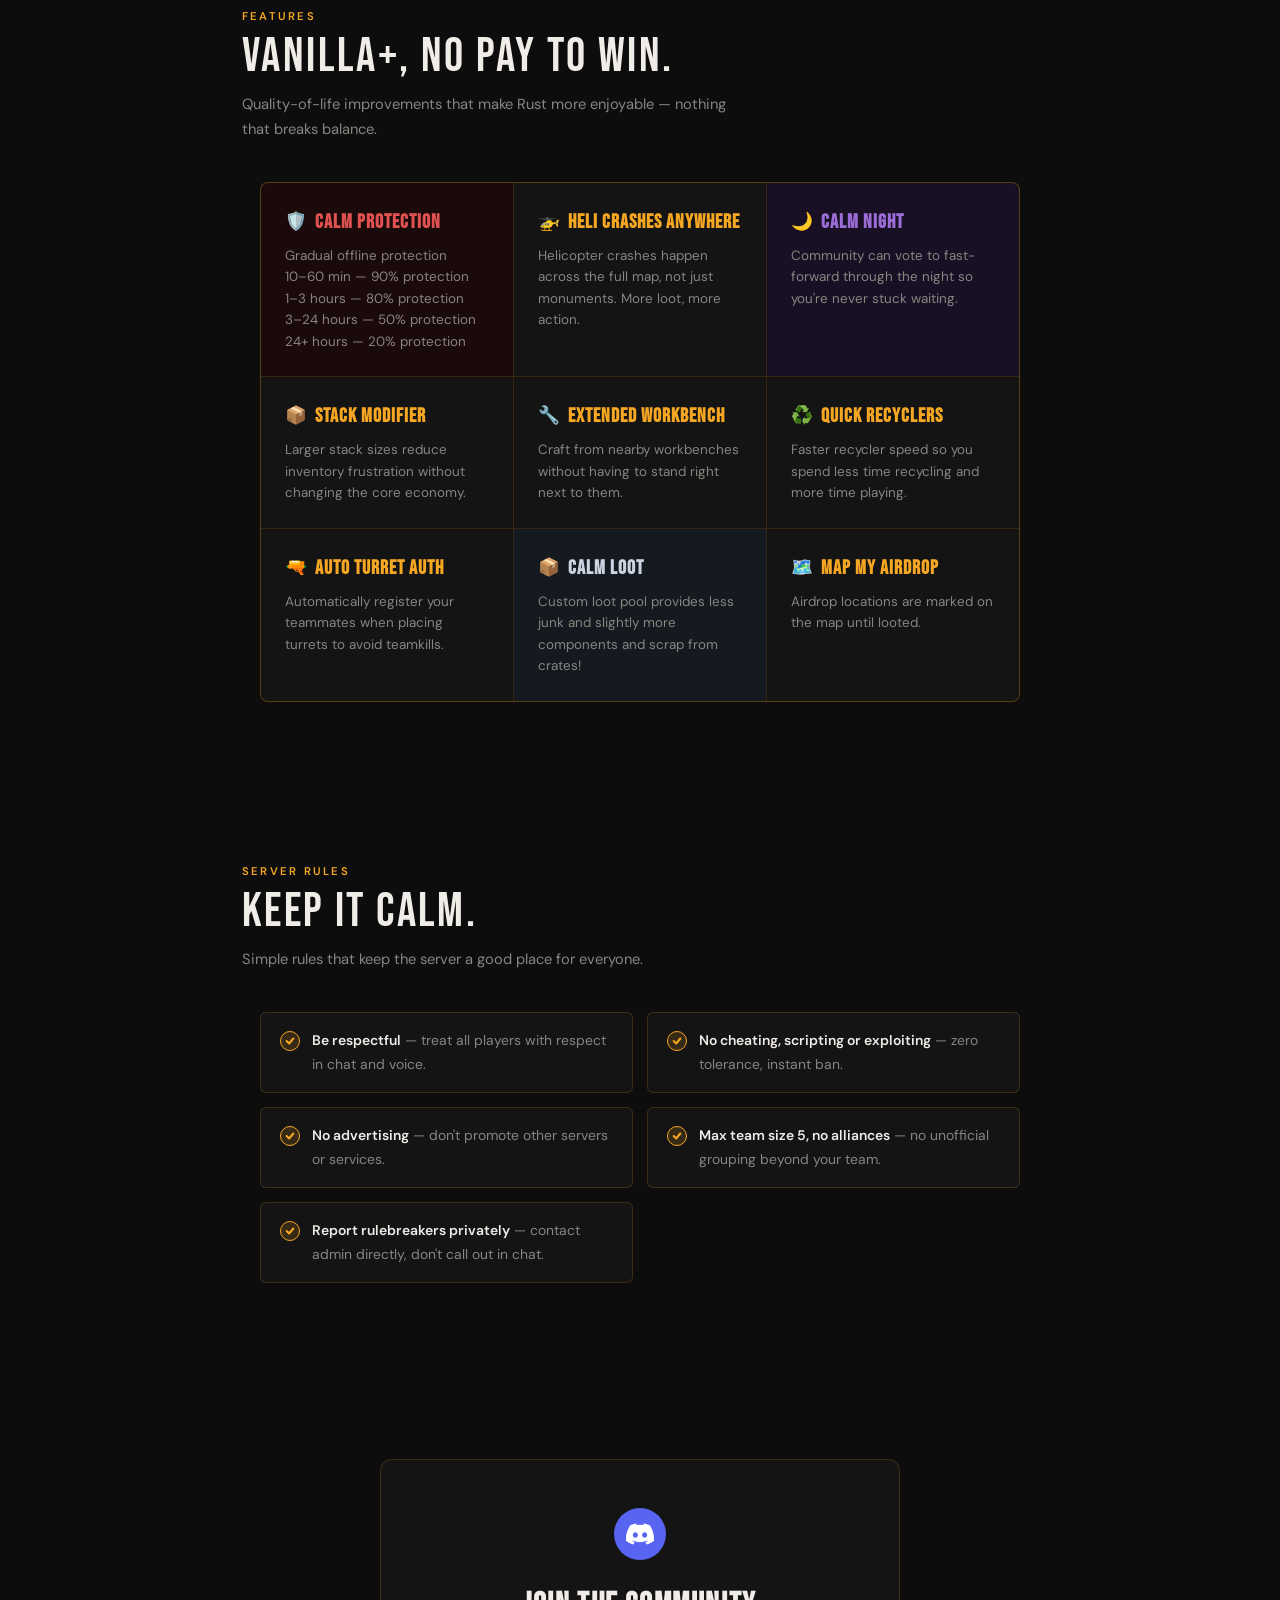
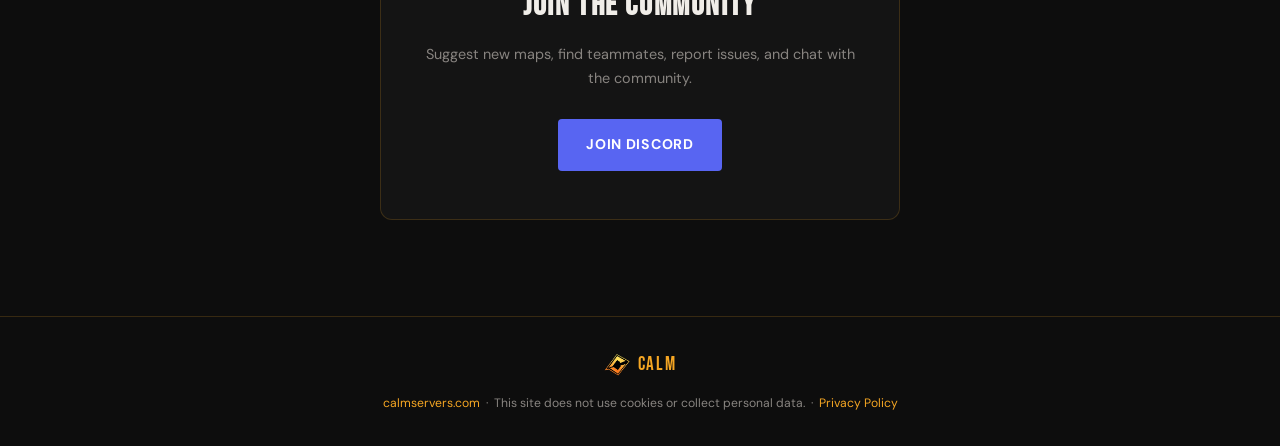
==== commit 9b586b7c: "Add files via upload" ====
--- a/index.html
+++ b/index.html
@@ -139,9 +139,12 @@
     .feat-purple .feat-overlay { background: rgba(26,16,37,0.92); color: #9B6DD6; }
     .feat-overlay span { font-size: 1.1rem; }
     .feat-overlay small { font-size: .7rem; color: var(--muted); letter-spacing: .12em; font-family: var(--body); text-transform: uppercase; font-weight: 600; }
-    .feat-silver { background: #141a1f; }
+    .feat-silver { background: #141a1f; position: relative; overflow: hidden; cursor: pointer; }
     .feat-silver:hover { background: #1a2128; }
     .feat-silver .feat-header h3 { color: #CBD5E1; }
+    .feat-silver .feat-overlay { background: rgba(20,26,31,0.92); color: #CBD5E1; }
+    .feat-silver:hover .feat-overlay { opacity: 1; }
+    .feat-filler { background: var(--bg2); opacity: .4; cursor: default; }
     .feat-filler:hover { background: var(--bg2); opacity: .6; }
     .feat-filler h3 { color: var(--muted); }
     .feat-header { display: flex; align-items: center; gap: 8px; margin-bottom: .5rem; flex-wrap: nowrap; }
@@ -243,9 +246,9 @@
     client.connect 157.85.95.66:28015
     <button class="copy-btn" onclick="copyIP()">Copy</button>
   </div>
-  <div class="wipe-pill">
+  <div class="wipe-pill" id="wipe-pill">
     <span class="dot"></span>
-    WEEKLY WIPES — THURSDAYS 7PM BST
+    <span id="wipe-label">WEEKLY WIPES — THURSDAYS 7PM BST</span>
   </div>
   <a href="https://rustservers.gg/server/5937549/vote" target="_blank" rel="noopener" style="margin-top:1.75rem;display:inline-block;border-radius:4px;overflow:hidden;opacity:0.9;transition:opacity .2s;max-width:100%;width:468px;" onmouseover="this.style.opacity='1'" onmouseout="this.style.opacity='0.9'">
     <img src="https://rustservers.gg/votebanner-5937549-4D5988.png" border="0" alt="Vote for EU Calm on RustServers.gg" style="display:block;width:100%;height:auto;" />
@@ -317,10 +320,11 @@
         <div class="feat-header"><div class="feat-icon">🔫</div><h3>Auto Turret Auth</h3></div>
         <p>Automatically register your teammates when placing turrets to avoid teamkills.</p>
       </div>
-      <div class="feat feat-silver">
+      <a href="updates.html" class="feat feat-silver" style="text-decoration:none;display:block;">
         <div class="feat-header"><div class="feat-icon">📦</div><h3>Calm Loot</h3></div>
         <p>Custom loot pool provides less junk and slightly more components and scrap from crates!</p>
-      </div>
+        <div class="feat-overlay"><span>Read Changelog →</span><small>updates page</small></div>
+      </a>
       <div class="feat">
         <div class="feat-header"><div class="feat-icon">🗺️</div><h3>Map My Airdrop</h3></div>
         <p>Airdrop locations are marked on the map until looted.</p>
@@ -404,6 +408,41 @@
     });
   }
 
+  // Wipe countdown
+  (function() {
+    var WIPE_INTERVAL_MS = 7 * 24 * 60 * 60 * 1000;
+    var BASE_WIPE = new Date('2026-06-04T18:00:00Z'); // Thu 4 Jun 7PM BST = 18:00 UTC
+
+    function nextWipe() {
+      var now = Date.now();
+      var base = BASE_WIPE.getTime();
+      var elapsed = now - base;
+      if (elapsed < 0) return BASE_WIPE;
+      var cycles = Math.floor(elapsed / WIPE_INTERVAL_MS) + 1;
+      return new Date(base + cycles * WIPE_INTERVAL_MS);
+    }
+
+    function pad(n) { return n < 10 ? '0' + n : '' + n; }
+
+    function tick() {
+      var label = document.getElementById('wipe-label');
+      if (!label) return;
+      var diff = nextWipe().getTime() - Date.now();
+      if (diff <= 0) { label.textContent = 'WIPE HAPPENING NOW'; return; }
+      var d = Math.floor(diff / 86400000);
+      var h = Math.floor((diff % 86400000) / 3600000);
+      var m = Math.floor((diff % 3600000) / 60000);
+      var s = Math.floor((diff % 60000) / 1000);
+      var parts = d > 0
+        ? 'WIPE IN ' + d + 'D ' + pad(h) + 'H ' + pad(m) + 'M ' + pad(s) + 'S'
+        : 'WIPE IN ' + pad(h) + 'H ' + pad(m) + 'M ' + pad(s) + 'S';
+      label.textContent = parts;
+    }
+
+    tick();
+    setInterval(tick, 1000);
+  })();
+
   // Auto-inject filler tile if last row of features grid is incomplete
   (function() {
     const grid = document.querySelector('.features');
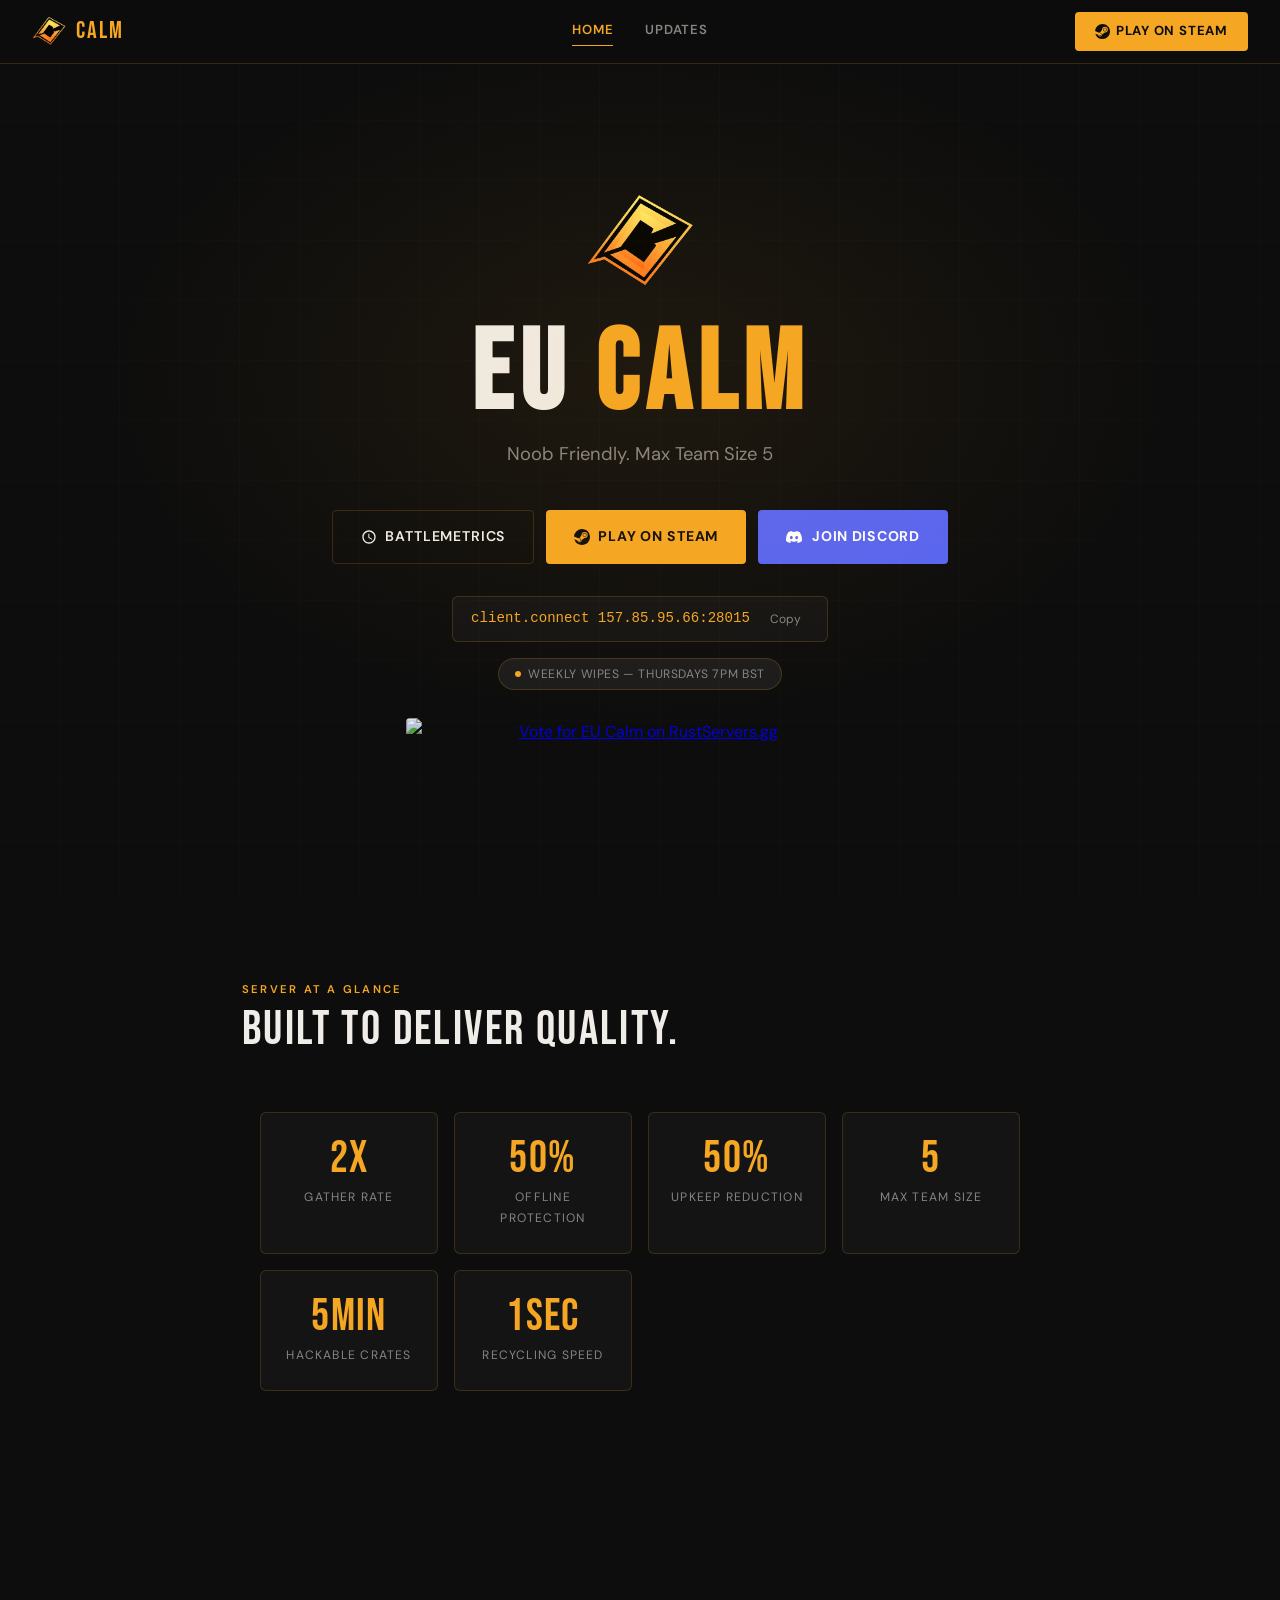
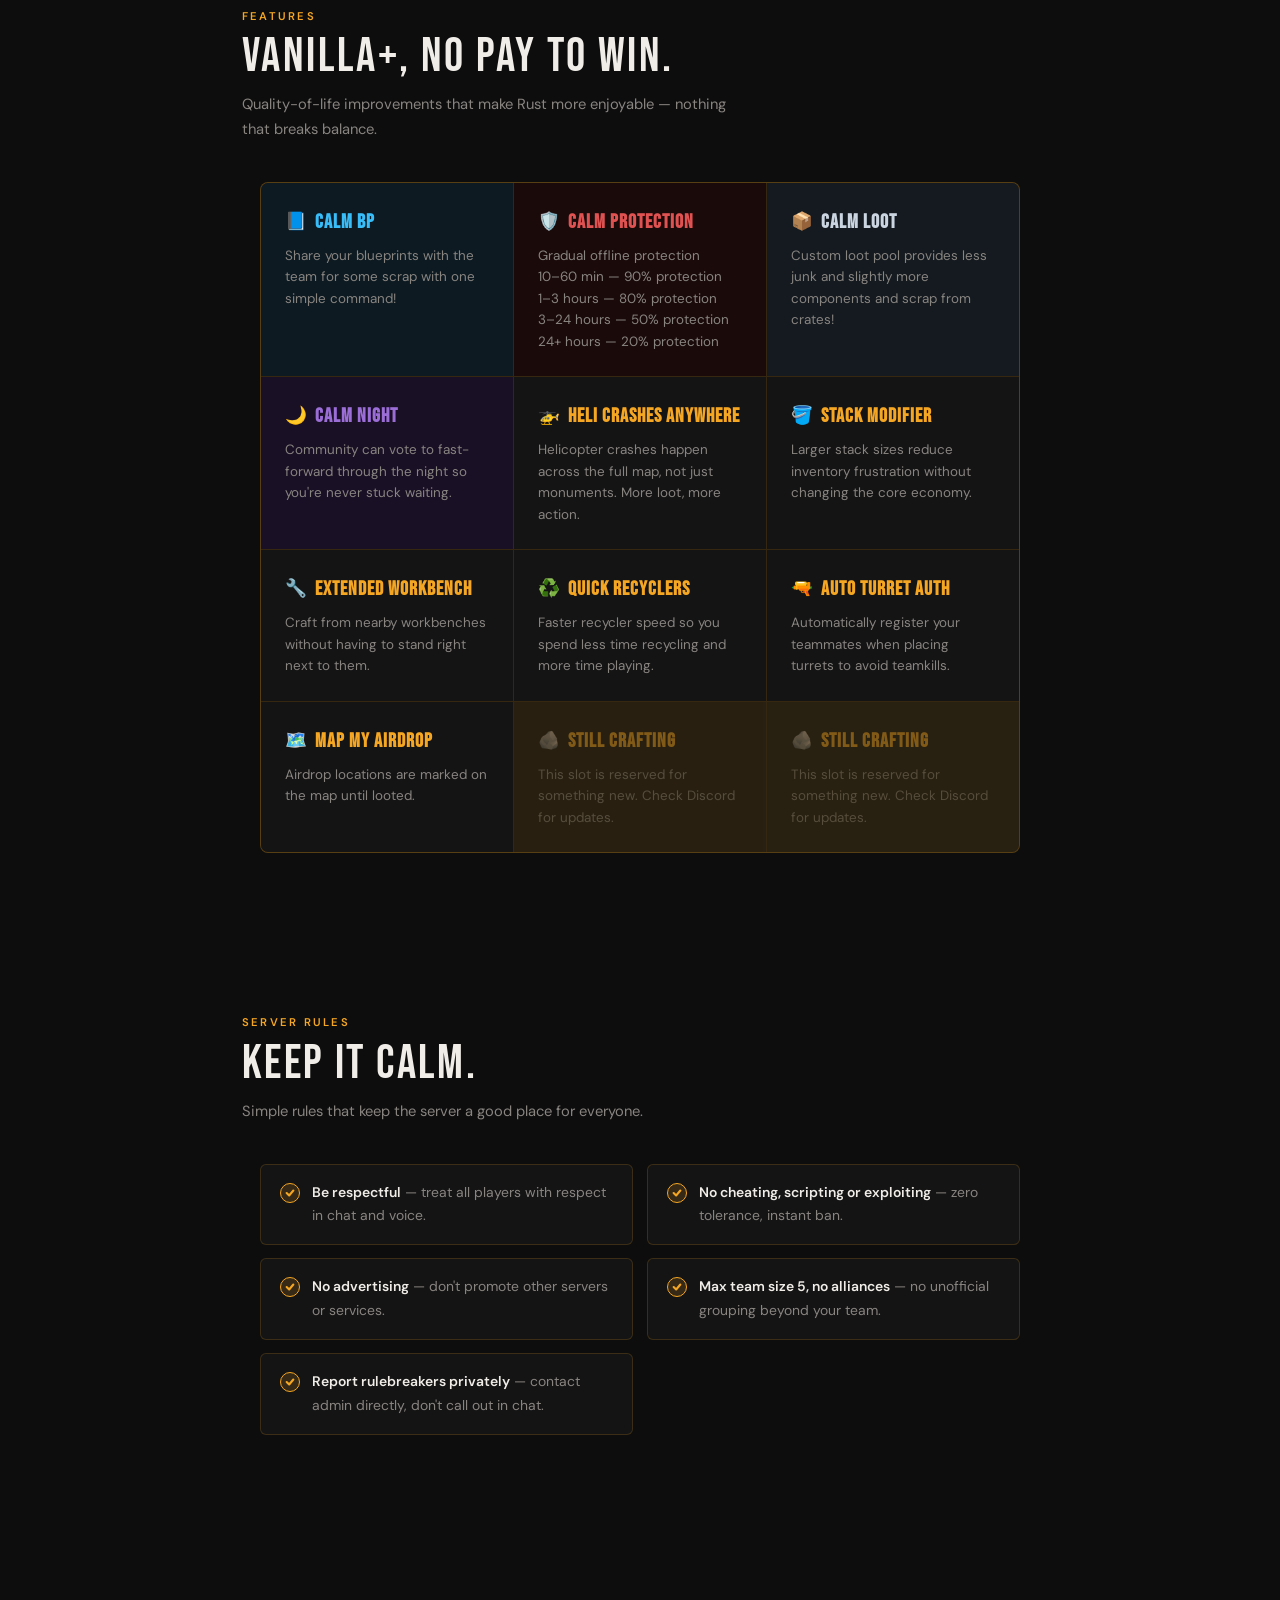
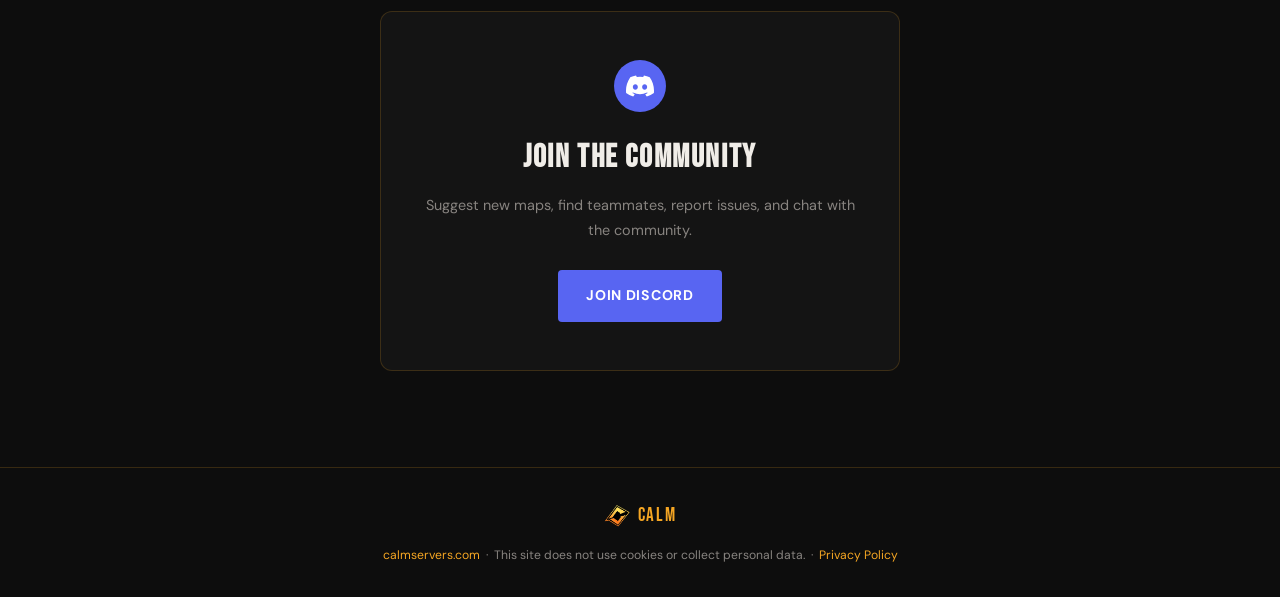
==== commit 5252be6f: "Add files via upload" ====
--- a/index.html
+++ b/index.html
@@ -144,6 +144,11 @@
     .feat-silver .feat-header h3 { color: #CBD5E1; }
     .feat-silver .feat-overlay { background: rgba(20,26,31,0.92); color: #CBD5E1; }
     .feat-silver:hover .feat-overlay { opacity: 1; }
+    .feat-cyan { background: #0d1a22; position: relative; overflow: hidden; cursor: pointer; }
+    .feat-cyan:hover { background: #102030; }
+    .feat-cyan .feat-header h3 { color: #38BDF8; }
+    .feat-cyan .feat-overlay { background: rgba(13,26,34,0.92); color: #38BDF8; }
+    .feat-cyan:hover .feat-overlay { opacity: 1; }
     .feat-filler { background: var(--bg2); opacity: .4; cursor: default; }
     .feat-filler:hover { background: var(--bg2); opacity: .6; }
     .feat-filler h3 { color: var(--muted); }
@@ -246,9 +251,9 @@
     client.connect 157.85.95.66:28015
     <button class="copy-btn" onclick="copyIP()">Copy</button>
   </div>
-  <div class="wipe-pill" id="wipe-pill">
+  <div class="wipe-pill">
     <span class="dot"></span>
-    <span id="wipe-label">WEEKLY WIPES — THURSDAYS 7PM BST</span>
+    WEEKLY WIPES — THURSDAYS 7PM BST
   </div>
   <a href="https://rustservers.gg/server/5937549/vote" target="_blank" rel="noopener" style="margin-top:1.75rem;display:inline-block;border-radius:4px;overflow:hidden;opacity:0.9;transition:opacity .2s;max-width:100%;width:468px;" onmouseover="this.style.opacity='1'" onmouseout="this.style.opacity='0.9'">
     <img src="https://rustservers.gg/votebanner-5937549-4D5988.png" border="0" alt="Vote for EU Calm on RustServers.gg" style="display:block;width:100%;height:auto;" />
@@ -285,6 +290,11 @@
     </div>
     <div class="container">
     <div class="features">
+      <a href="updates.html" class="feat feat-cyan" style="text-decoration:none;display:block;">
+        <div class="feat-header"><div class="feat-icon">📘</div><h3>Calm BP</h3></div>
+        <p>Share your blueprints with the team for some scrap with one simple command!</p>
+        <div class="feat-overlay"><span>Read Changelog →</span><small>updates page</small></div>
+      </a>
       <a href="updates.html" class="feat feat-red" style="text-decoration:none;display:block;">
         <div class="feat-header"><div class="feat-icon">🛡️</div><h3>Calm Protection</h3></div>
         <p>
@@ -295,17 +305,22 @@
         </p>
         <div class="feat-overlay"><span>Read Changelog →</span><small>updates page</small></div>
       </a>
-      <div class="feat">
-        <div class="feat-header"><div class="feat-icon">🚁</div><h3>Heli Crashes Anywhere</h3></div>
-        <p>Helicopter crashes happen across the full map, not just monuments. More loot, more action.</p>
-      </div>
+      <a href="updates.html" class="feat feat-silver" style="text-decoration:none;display:block;">
+        <div class="feat-header"><div class="feat-icon">📦</div><h3>Calm Loot</h3></div>
+        <p>Custom loot pool provides less junk and slightly more components and scrap from crates!</p>
+        <div class="feat-overlay"><span>Read Changelog →</span><small>updates page</small></div>
+      </a>
       <a href="updates.html" class="feat feat-purple" style="text-decoration:none;display:block;">
         <div class="feat-header"><div class="feat-icon">🌙</div><h3>Calm Night</h3></div>
         <p>Community can vote to fast-forward through the night so you're never stuck waiting.</p>
         <div class="feat-overlay"><span>Read Changelog →</span><small>updates page</small></div>
       </a>
       <div class="feat">
-        <div class="feat-header"><div class="feat-icon">📦</div><h3>Stack Modifier</h3></div>
+        <div class="feat-header"><div class="feat-icon">🚁</div><h3>Heli Crashes Anywhere</h3></div>
+        <p>Helicopter crashes happen across the full map, not just monuments. More loot, more action.</p>
+      </div>
+      <div class="feat">
+        <div class="feat-header"><div class="feat-icon">🪣</div><h3>Stack Modifier</h3></div>
         <p>Larger stack sizes reduce inventory frustration without changing the core economy.</p>
       </div>
       <div class="feat">
@@ -320,11 +335,6 @@
         <div class="feat-header"><div class="feat-icon">🔫</div><h3>Auto Turret Auth</h3></div>
         <p>Automatically register your teammates when placing turrets to avoid teamkills.</p>
       </div>
-      <a href="updates.html" class="feat feat-silver" style="text-decoration:none;display:block;">
-        <div class="feat-header"><div class="feat-icon">📦</div><h3>Calm Loot</h3></div>
-        <p>Custom loot pool provides less junk and slightly more components and scrap from crates!</p>
-        <div class="feat-overlay"><span>Read Changelog →</span><small>updates page</small></div>
-      </a>
       <div class="feat">
         <div class="feat-header"><div class="feat-icon">🗺️</div><h3>Map My Airdrop</h3></div>
         <p>Airdrop locations are marked on the map until looted.</p>
@@ -408,50 +418,14 @@
     });
   }
 
-  // Wipe countdown
-  (function() {
-    var WIPE_INTERVAL_MS = 7 * 24 * 60 * 60 * 1000;
-    var BASE_WIPE = new Date('2026-06-04T18:00:00Z'); // Thu 4 Jun 7PM BST = 18:00 UTC
-
-    function nextWipe() {
-      var now = Date.now();
-      var base = BASE_WIPE.getTime();
-      var elapsed = now - base;
-      if (elapsed < 0) return BASE_WIPE;
-      var cycles = Math.floor(elapsed / WIPE_INTERVAL_MS) + 1;
-      return new Date(base + cycles * WIPE_INTERVAL_MS);
-    }
-
-    function pad(n) { return n < 10 ? '0' + n : '' + n; }
-
-    function tick() {
-      var label = document.getElementById('wipe-label');
-      if (!label) return;
-      var diff = nextWipe().getTime() - Date.now();
-      if (diff <= 0) { label.textContent = 'WIPE HAPPENING NOW'; return; }
-      var d = Math.floor(diff / 86400000);
-      var h = Math.floor((diff % 86400000) / 3600000);
-      var m = Math.floor((diff % 3600000) / 60000);
-      var s = Math.floor((diff % 60000) / 1000);
-      var parts = d > 0
-        ? 'WIPE IN ' + d + 'D ' + pad(h) + 'H ' + pad(m) + 'M ' + pad(s) + 'S'
-        : 'WIPE IN ' + pad(h) + 'H ' + pad(m) + 'M ' + pad(s) + 'S';
-      label.textContent = parts;
-    }
-
-    tick();
-    setInterval(tick, 1000);
-  })();
-
   // Auto-inject filler tile if last row of features grid is incomplete
   (function() {
     const grid = document.querySelector('.features');
     if (!grid) return;
 
     function updateFiller() {
-      // Remove any existing filler first
-      const existing = grid.querySelector('.feat-filler');
-      if (existing) existing.remove();
+      // Remove all existing fillers first
+      grid.querySelectorAll('.feat-filler').forEach(el => el.remove());
 
       const tiles = grid.querySelectorAll('.feat:not(.feat-filler)').length;
       const firstTile = grid.querySelector('.feat');
@@ -460,10 +434,13 @@
       if (cols < 2) return; // single column — no filler needed
       const remainder = tiles % cols;
       if (remainder !== 0) {
-        const filler = document.createElement('div');
-        filler.className = 'feat feat-filler';
-        filler.innerHTML = '<div class="feat-header"><div class="feat-icon">🪨</div><h3>Still Crafting</h3></div><p>This slot is reserved for something new. Check Discord for updates.</p>';
-        grid.appendChild(filler);
+        const needed = cols - remainder;
+        for (let i = 0; i < needed; i++) {
+          const filler = document.createElement('div');
+          filler.className = 'feat feat-filler';
+          filler.innerHTML = '<div class="feat-header"><div class="feat-icon">🪨</div><h3>Still Crafting</h3></div><p>This slot is reserved for something new. Check Discord for updates.</p>';
+          grid.appendChild(filler);
+        }
       }
     }
 
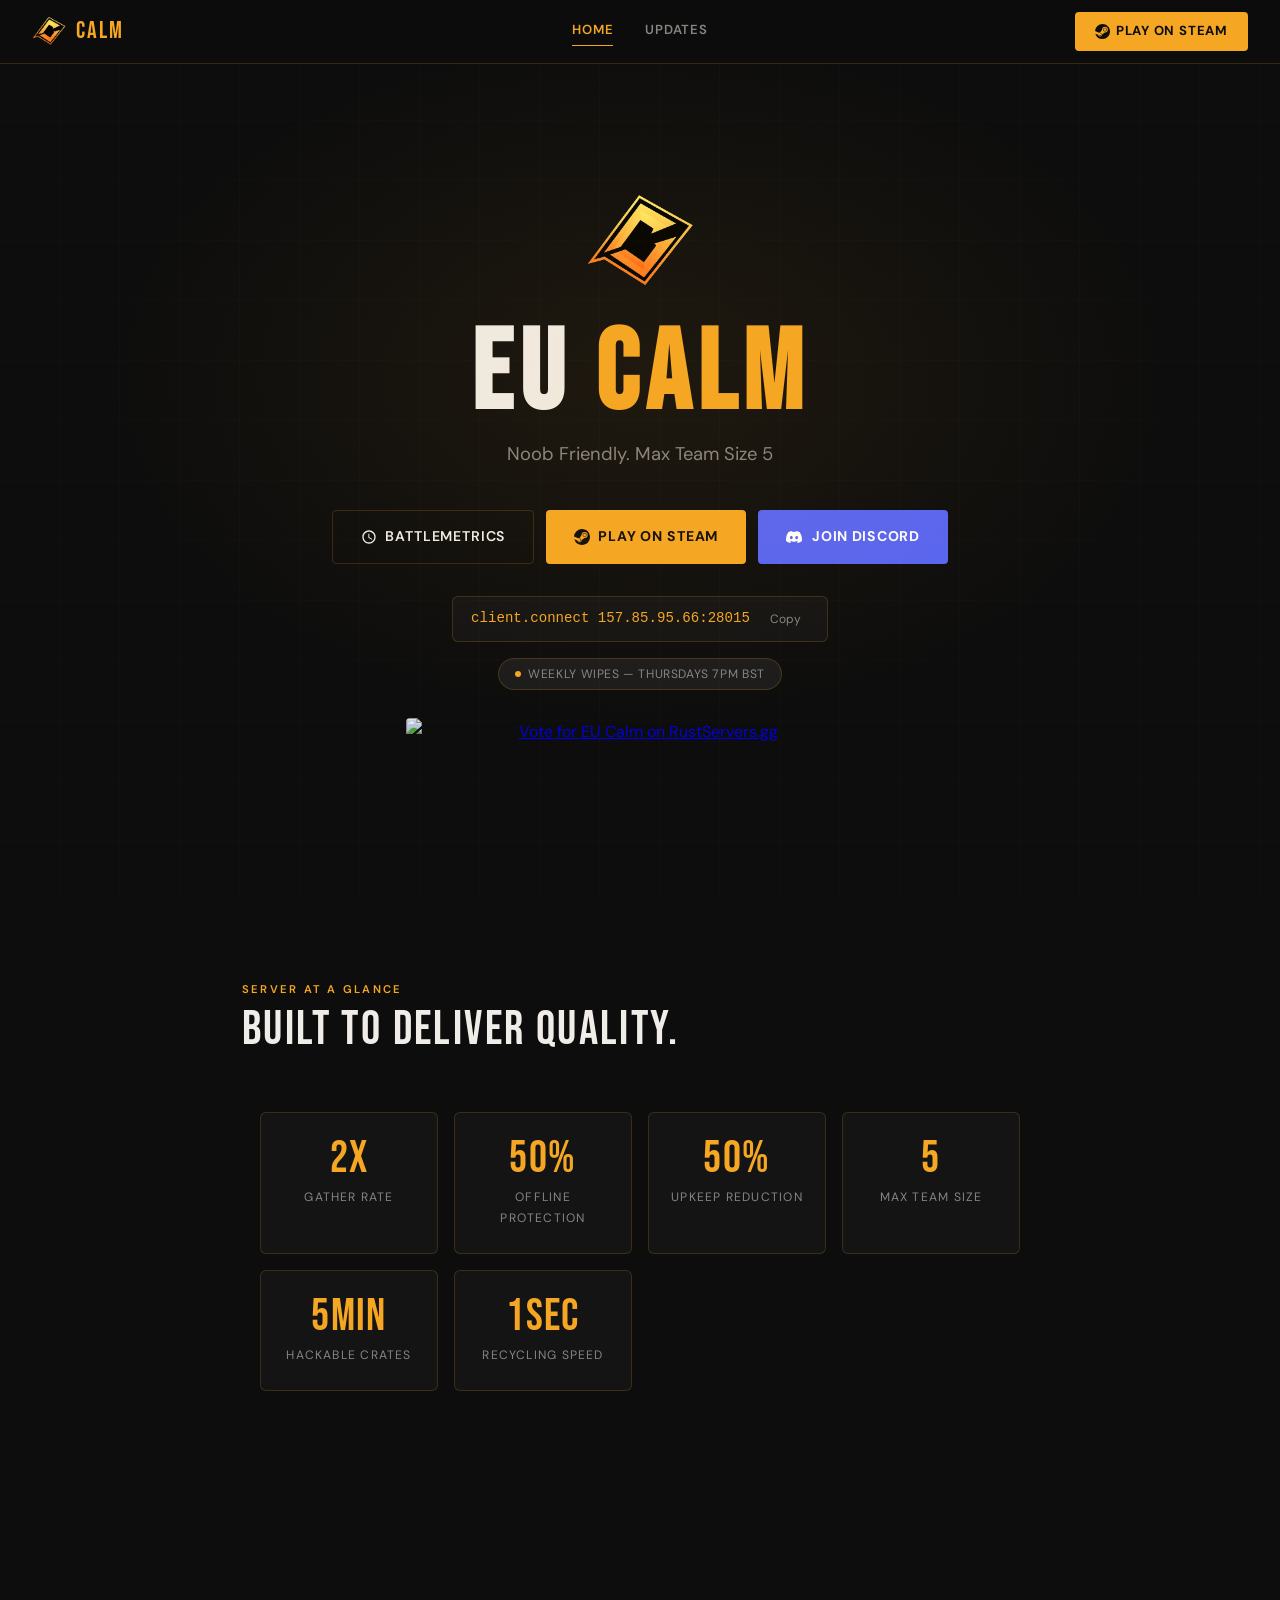
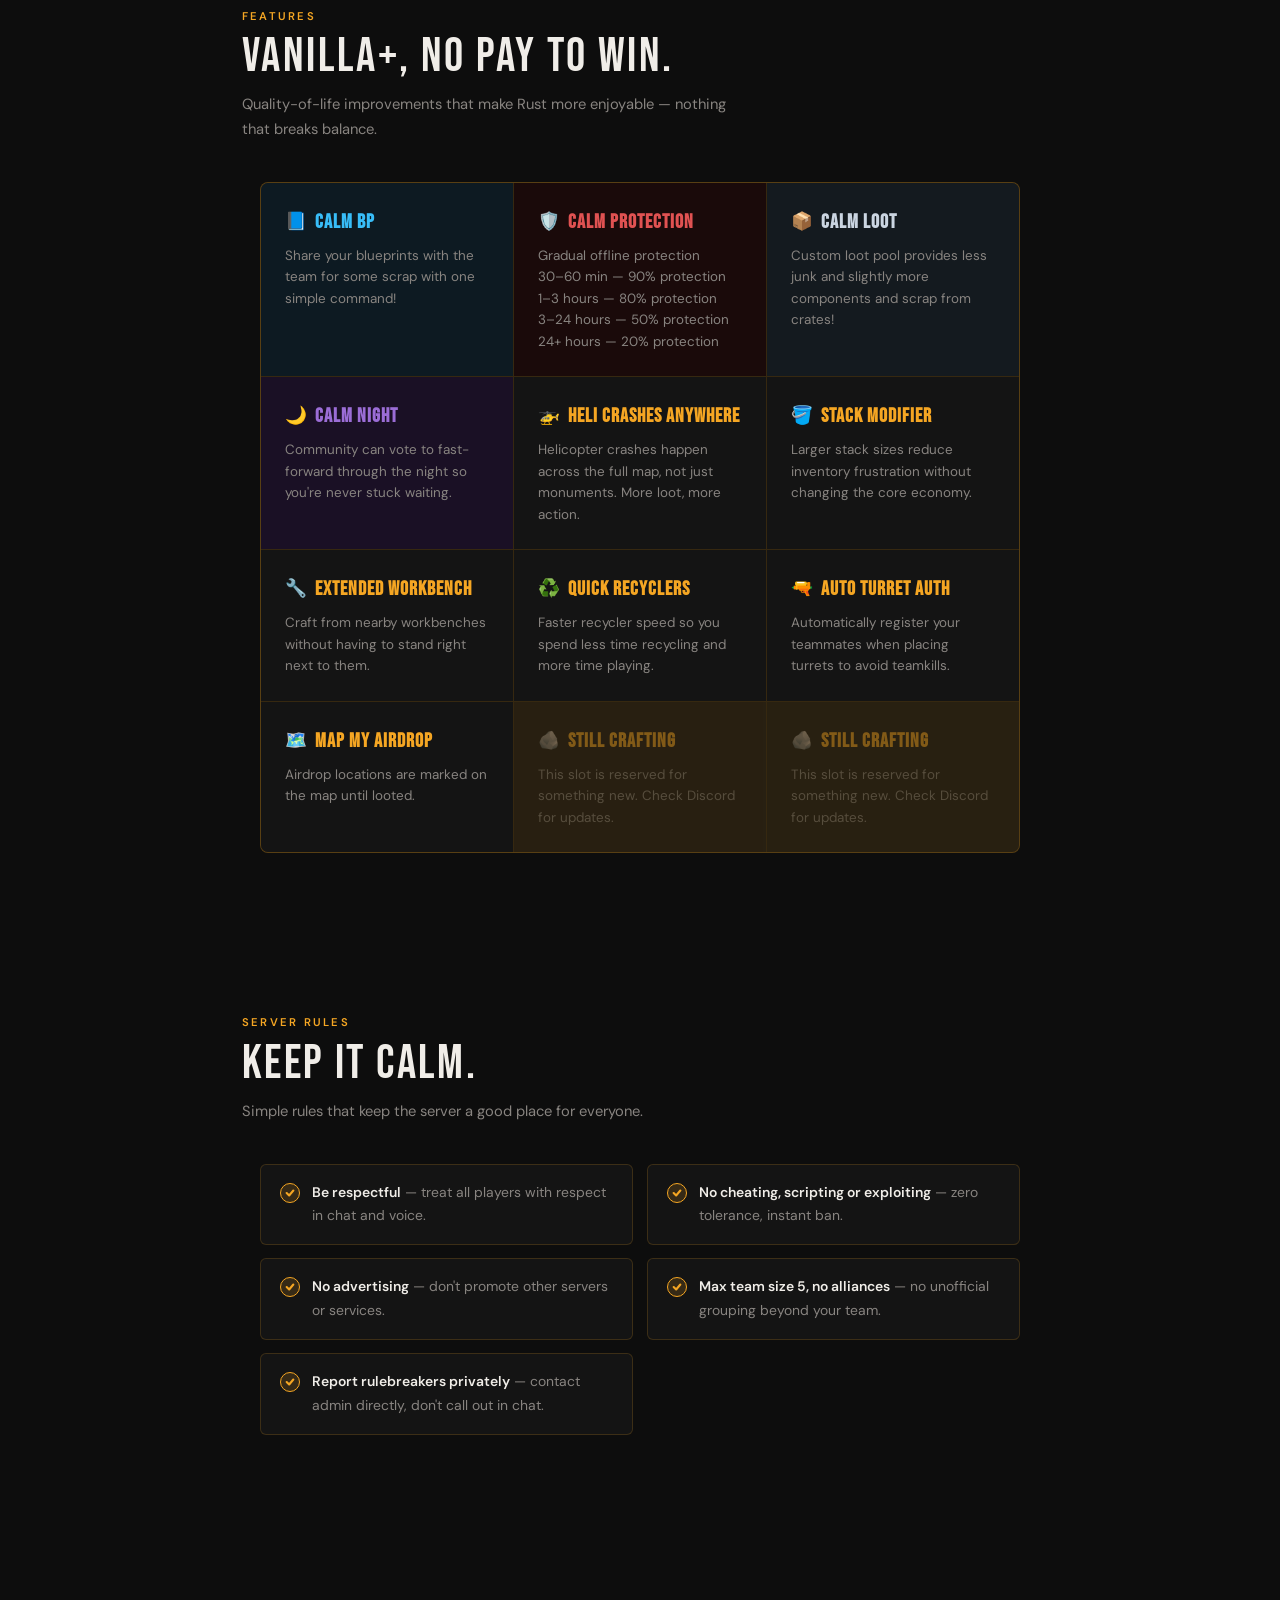
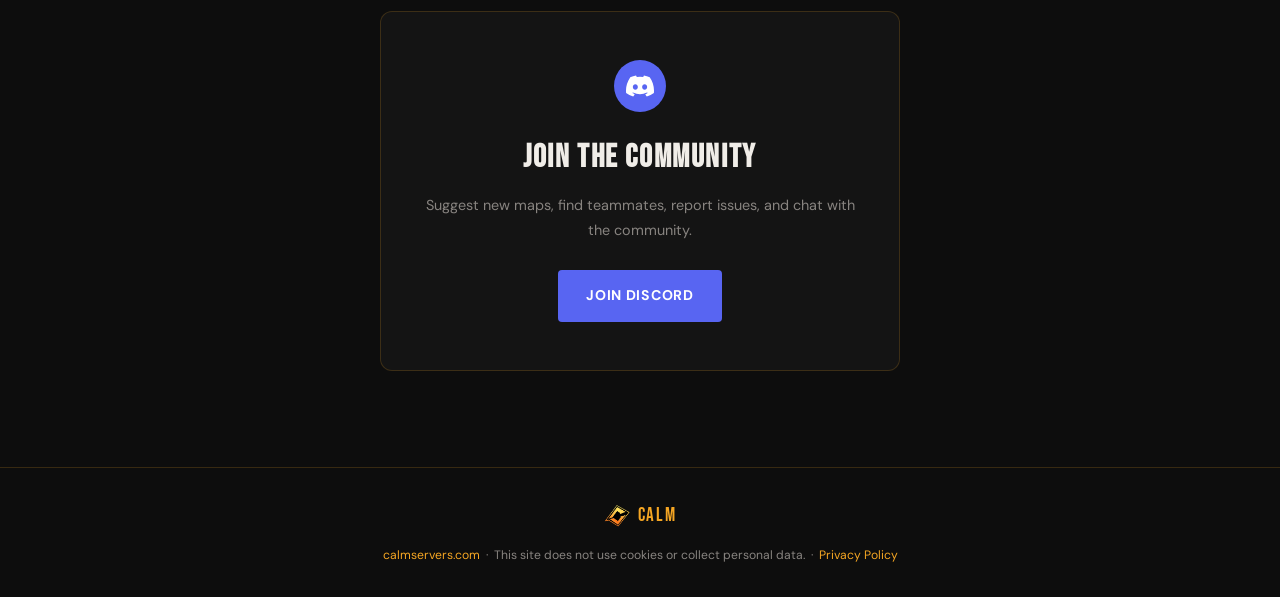
==== commit b2a15b08: "Update index.html" ====
--- a/index.html
+++ b/index.html
@@ -298,7 +298,7 @@
       <a href="updates.html" class="feat feat-red" style="text-decoration:none;display:block;">
         <div class="feat-header"><div class="feat-icon">🛡️</div><h3>Calm Protection</h3></div>
         <p>
-          Gradual offline protection<br>10–60 min — 90% protection<br>
+          Gradual offline protection<br>30–60 min — 90% protection<br>
           1–3 hours — 80% protection<br>
           3–24 hours — 50% protection<br>
           24+ hours — 20% protection
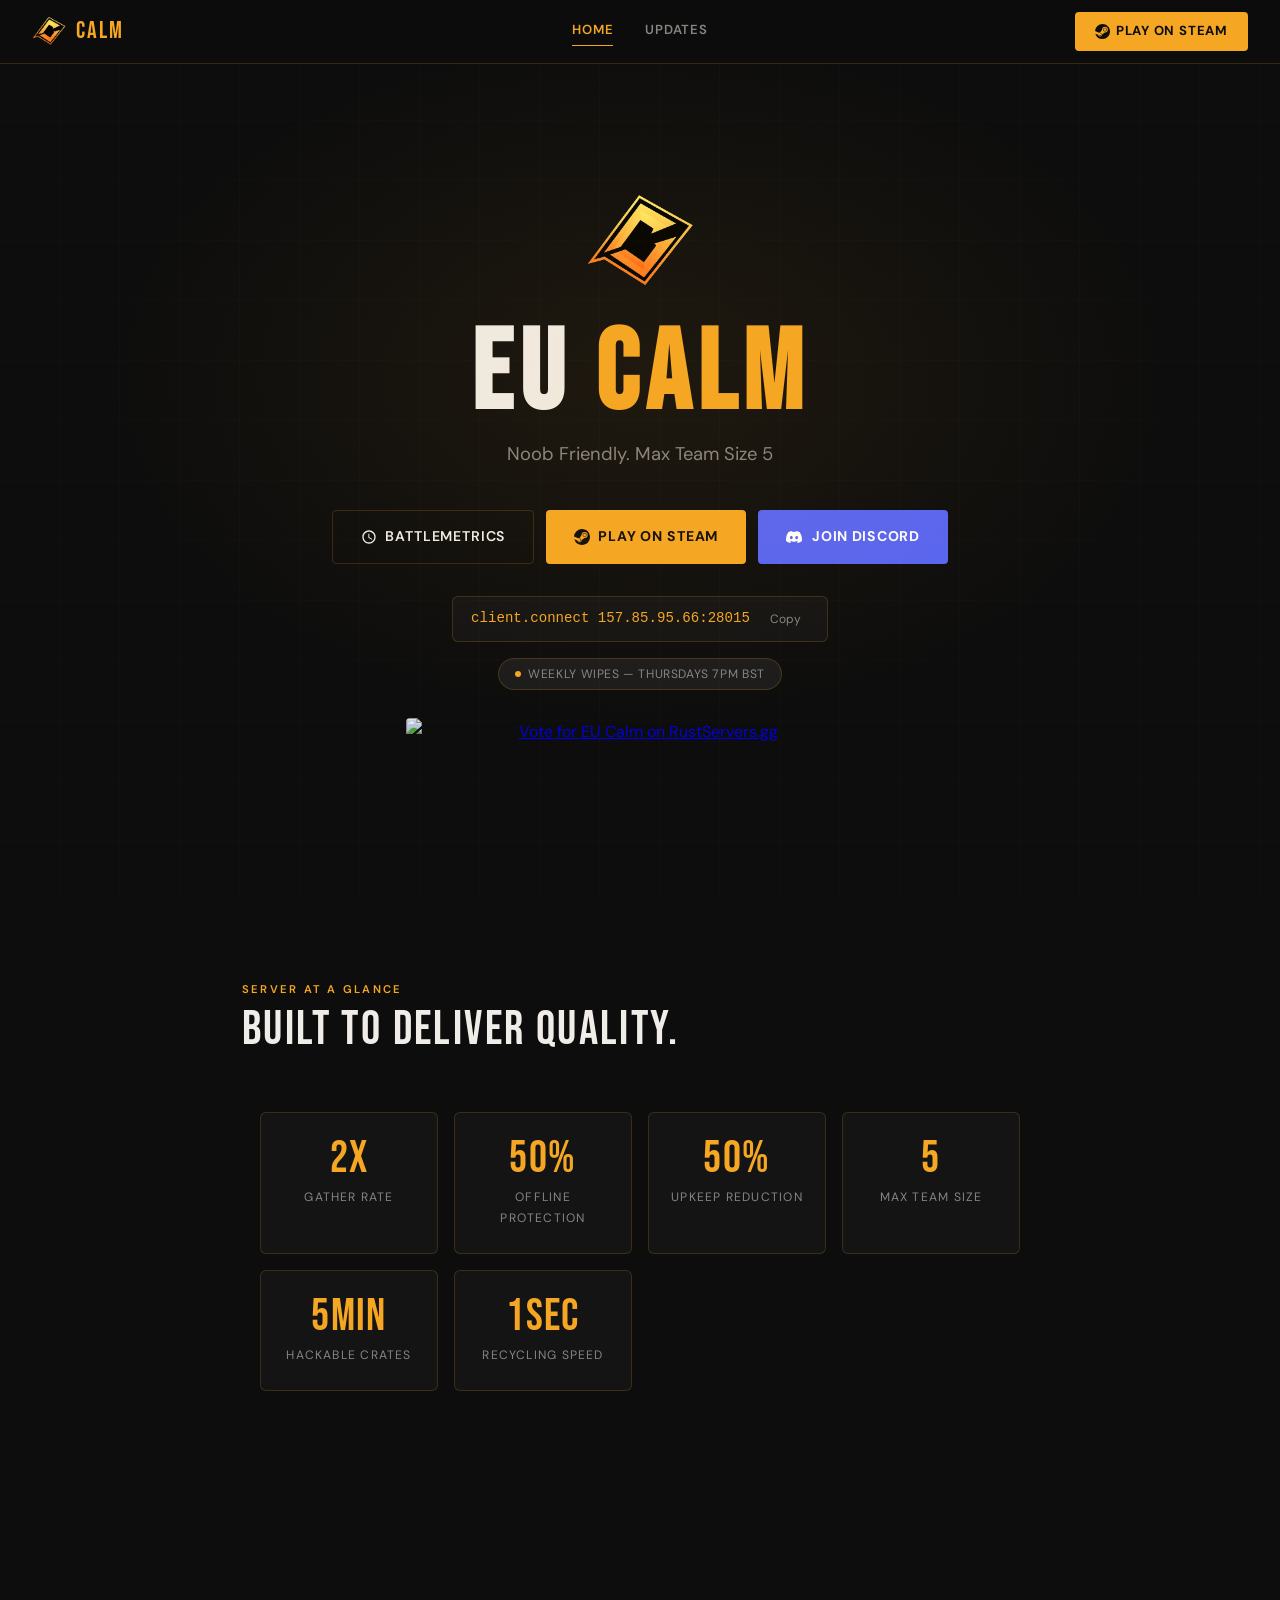
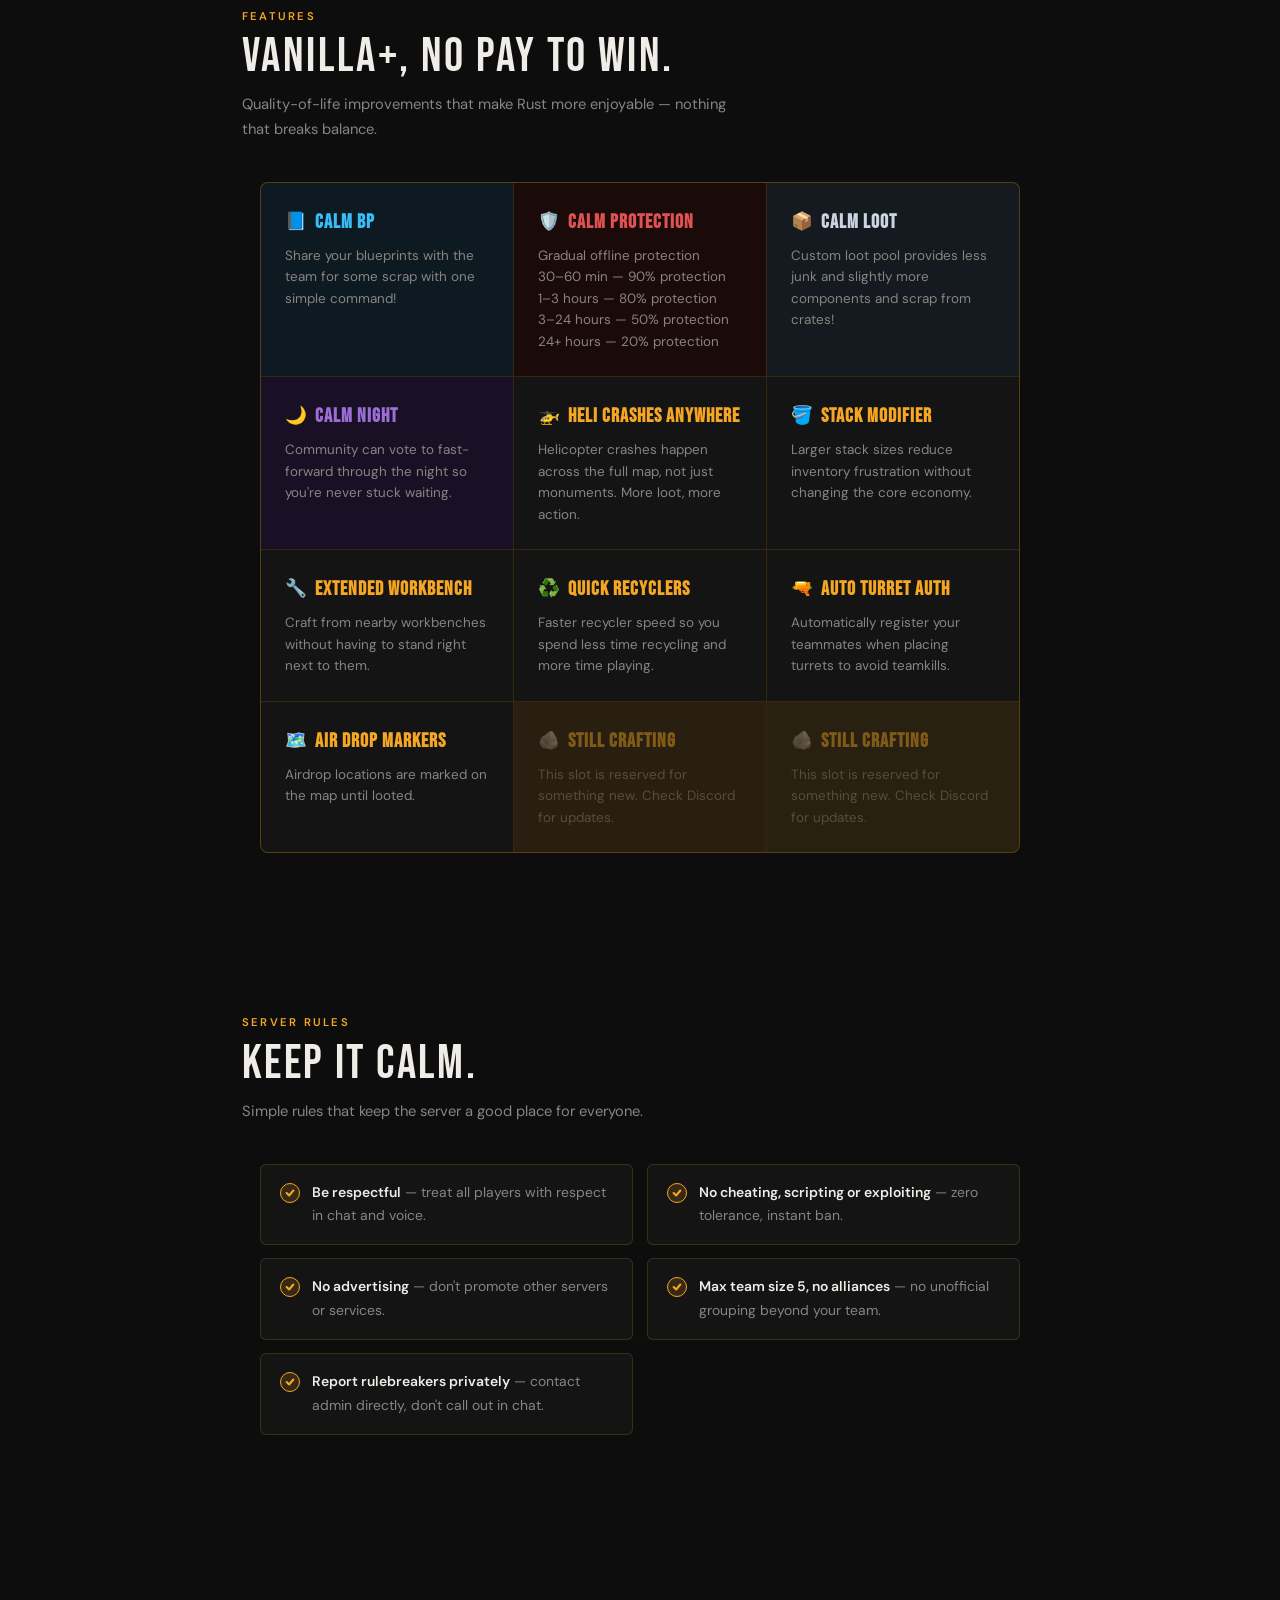
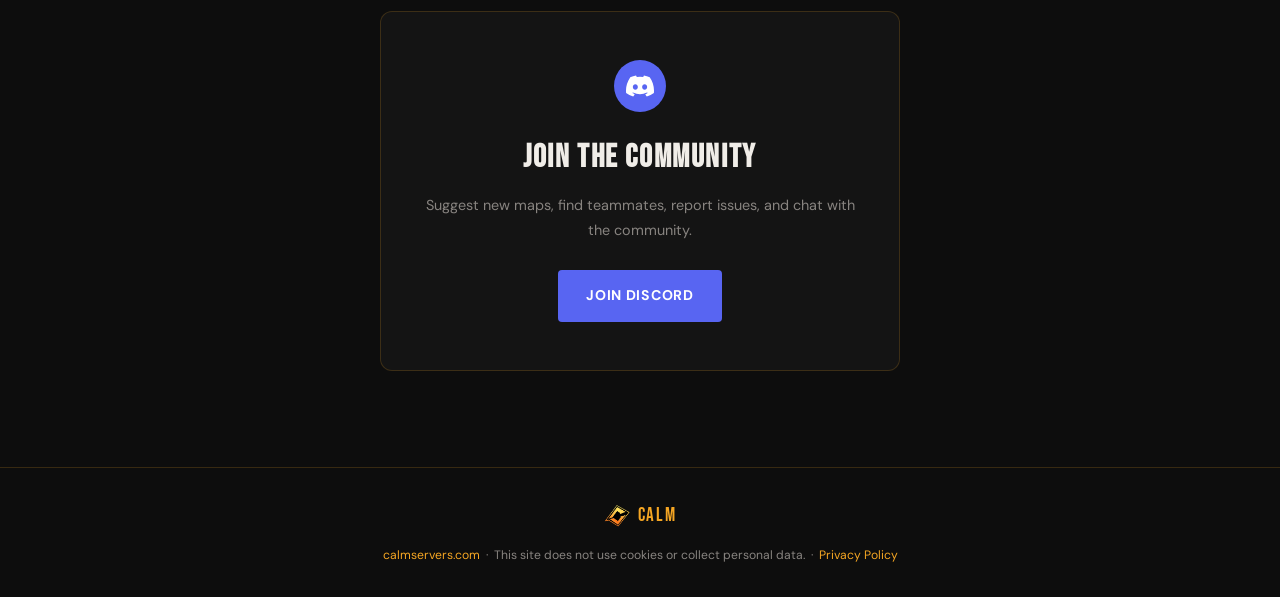
==== commit 3702c666: "Update index.html" ====
--- a/index.html
+++ b/index.html
@@ -336,7 +336,7 @@
         <p>Automatically register your teammates when placing turrets to avoid teamkills.</p>
       </div>
       <div class="feat">
-        <div class="feat-header"><div class="feat-icon">🗺️</div><h3>Map My Airdrop</h3></div>
+        <div class="feat-header"><div class="feat-icon">🗺️</div><h3>Air Drop Markers</h3></div>
         <p>Airdrop locations are marked on the map until looted.</p>
       </div>
     </div>
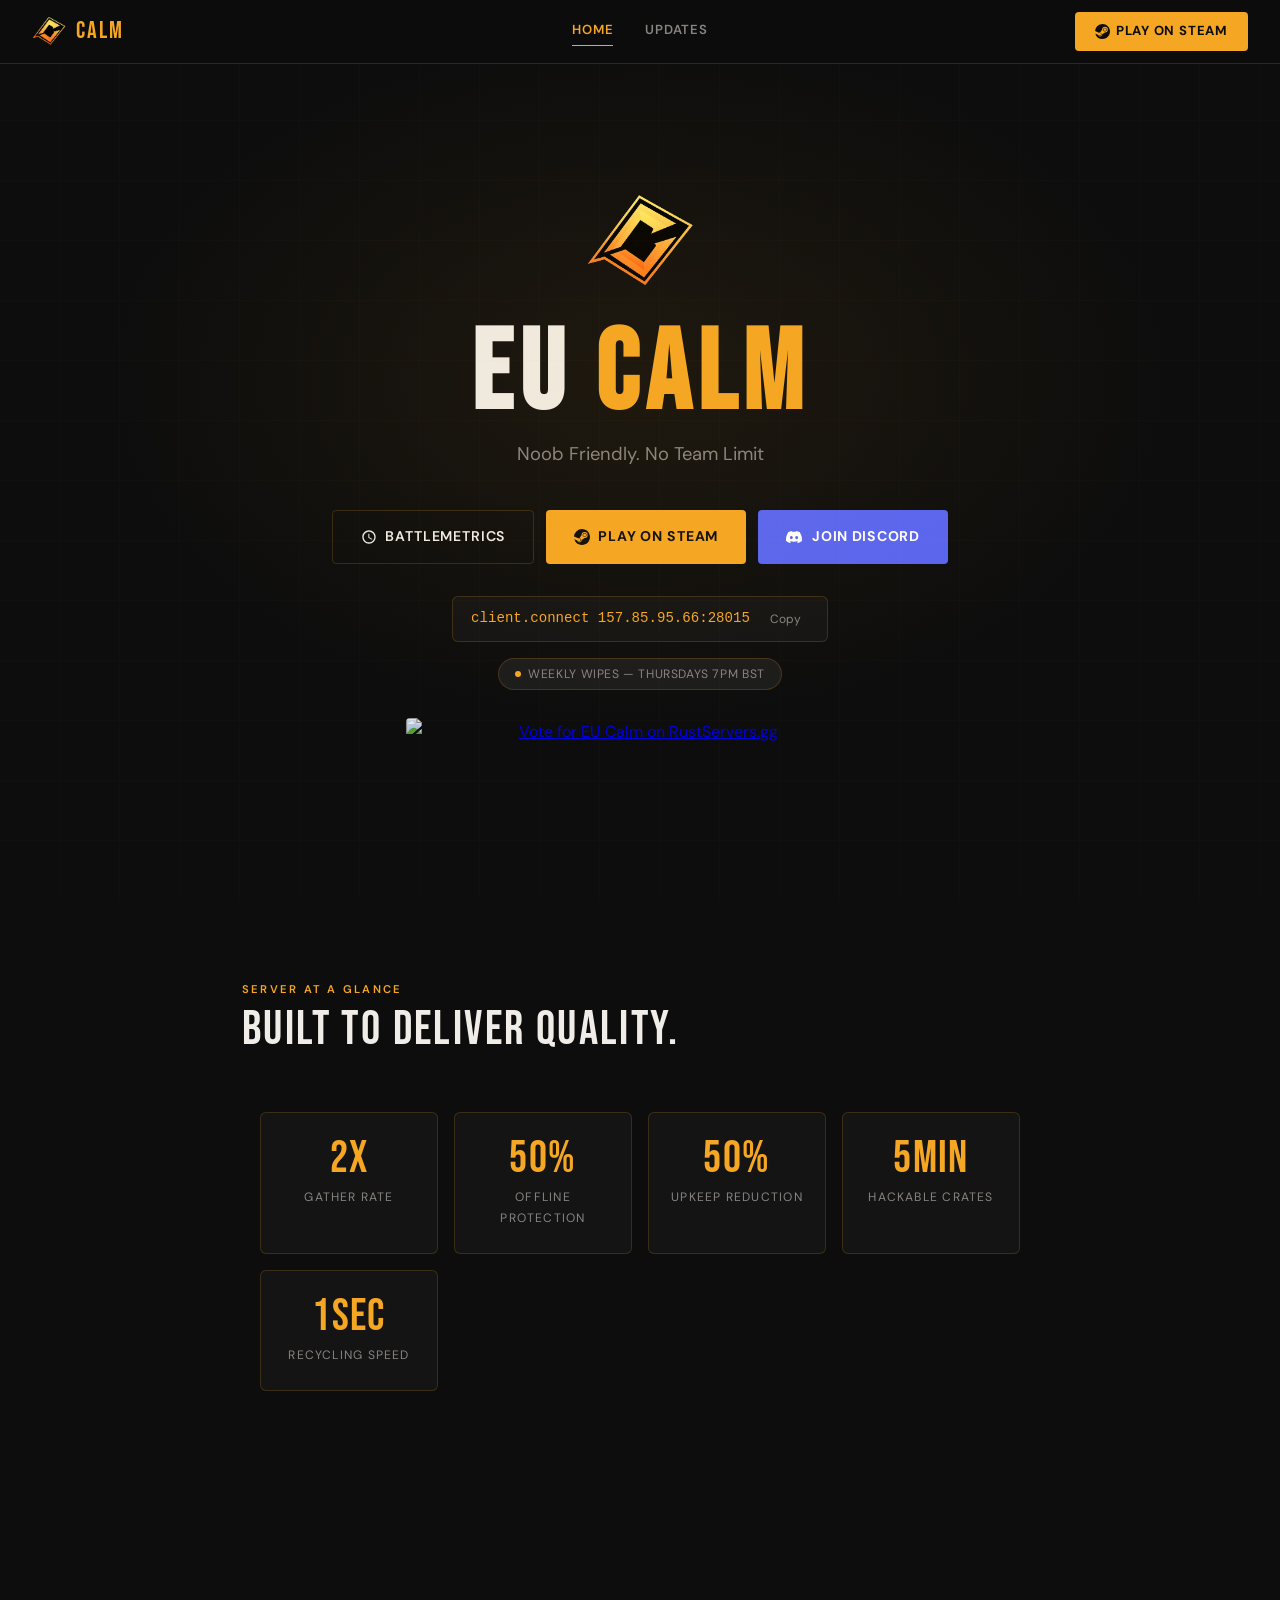
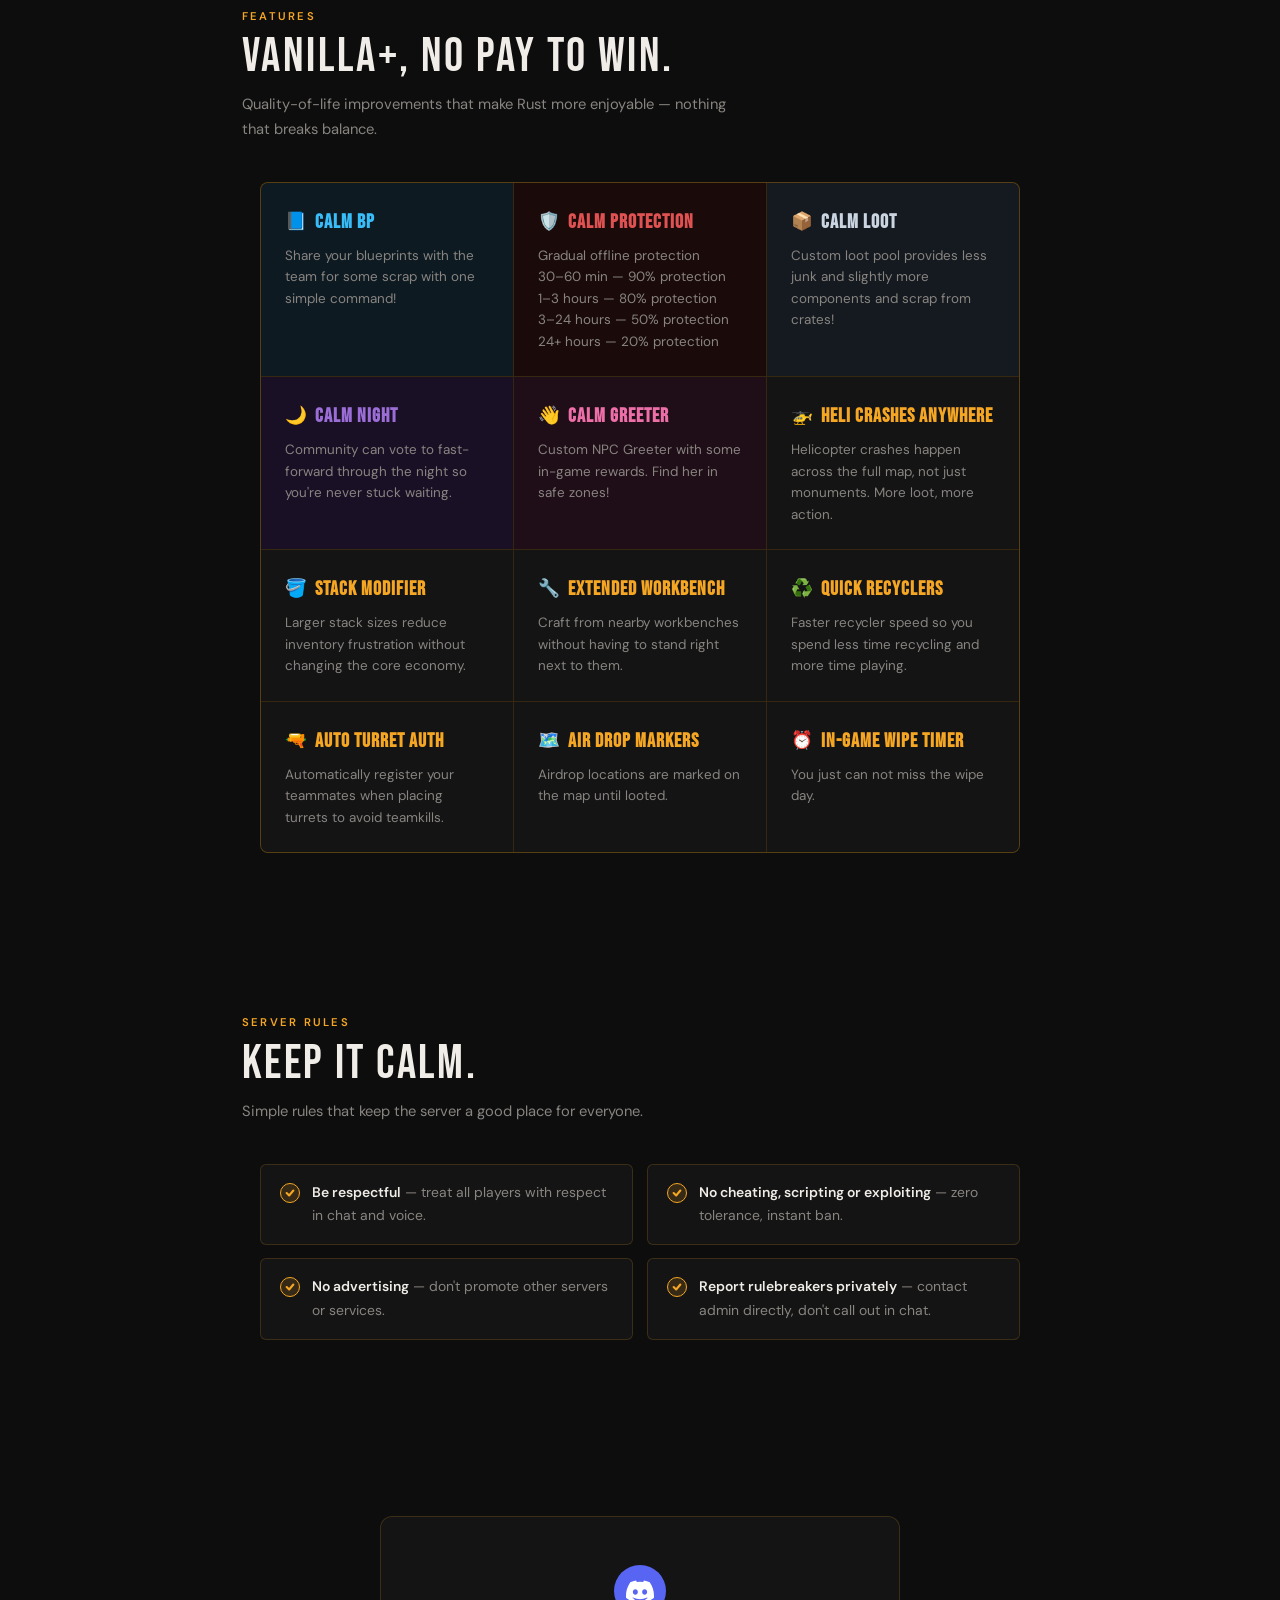
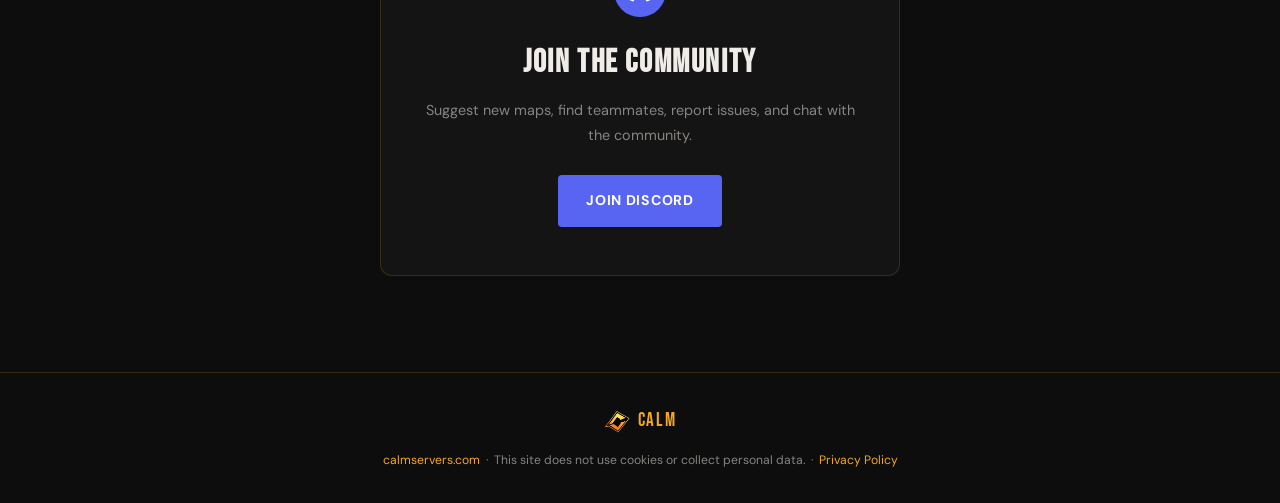
==== commit 2fd57856: "Add files via upload" ====
--- a/index.html
+++ b/index.html
@@ -149,6 +149,11 @@
     .feat-cyan .feat-header h3 { color: #38BDF8; }
     .feat-cyan .feat-overlay { background: rgba(13,26,34,0.92); color: #38BDF8; }
     .feat-cyan:hover .feat-overlay { opacity: 1; }
+    .feat-pink { background: #1f0d17; position: relative; overflow: hidden; cursor: pointer; }
+    .feat-pink:hover { background: #26101c; }
+    .feat-pink .feat-header h3 { color: #EC6FA8; }
+    .feat-pink .feat-overlay { background: rgba(31,13,23,0.92); color: #EC6FA8; }
+    .feat-pink:hover .feat-overlay { opacity: 1; }
     .feat-filler { background: var(--bg2); opacity: .4; cursor: default; }
     .feat-filler:hover { background: var(--bg2); opacity: .6; }
     .feat-filler h3 { color: var(--muted); }
@@ -232,7 +237,7 @@
 <section class="hero">
   <img id="hero-logo" class="hero-logo" src="logo.png" alt="Calm" />
   <h1>EU <em>CALM</em></h1>
-  <p class="hero-sub">Noob Friendly. Max Team Size 5</p>
+  <p class="hero-sub">Noob Friendly. No Team Limit</p>
   <div class="ctas">
     <a class="btn-ghost" href="https://www.battlemetrics.com/servers/rust/37326635" target="_blank" rel="noopener">
       <svg xmlns="http://www.w3.org/2000/svg" width="16" height="16" fill="currentColor" viewBox="0 0 24 24"><path d="M12 2C6.48 2 2 6.48 2 12s4.48 10 10 10 10-4.48 10-10S17.52 2 12 2zm0 18c-4.41 0-8-3.59-8-8s3.59-8 8-8 8 3.59 8 8-3.59 8-8 8zm.5-13H11v6l5.25 3.15.75-1.23-4.5-2.67V7z"/></svg>
@@ -272,7 +277,6 @@
       <div class="stat"><div class="stat-val">2x</div><div class="stat-lbl">Gather Rate</div></div>
       <div class="stat"><div class="stat-val">50%</div><div class="stat-lbl">Offline Protection</div></div>
       <div class="stat"><div class="stat-val">50%</div><div class="stat-lbl">Upkeep Reduction</div></div>
-      <div class="stat"><div class="stat-val">5</div><div class="stat-lbl">Max Team Size</div></div>
       <div class="stat"><div class="stat-val">5MIN</div><div class="stat-lbl">Hackable Crates</div></div>
       <div class="stat"><div class="stat-val">1SEC</div><div class="stat-lbl">Recycling Speed</div></div>
     </div>
@@ -315,6 +319,11 @@
         <p>Community can vote to fast-forward through the night so you're never stuck waiting.</p>
         <div class="feat-overlay"><span>Read Changelog →</span><small>updates page</small></div>
       </a>
+      <a href="updates.html" class="feat feat-pink" style="text-decoration:none;display:block;">
+        <div class="feat-header"><div class="feat-icon">👋</div><h3>Calm Greeter</h3></div>
+        <p>Custom NPC Greeter with some in-game rewards. Find her in safe zones!</p>
+        <div class="feat-overlay"><span>Read Changelog →</span><small>updates page</small></div>
+      </a>
       <div class="feat">
         <div class="feat-header"><div class="feat-icon">🚁</div><h3>Heli Crashes Anywhere</h3></div>
         <p>Helicopter crashes happen across the full map, not just monuments. More loot, more action.</p>
@@ -338,6 +347,10 @@
       <div class="feat">
         <div class="feat-header"><div class="feat-icon">🗺️</div><h3>Air Drop Markers</h3></div>
         <p>Airdrop locations are marked on the map until looted.</p>
+      </div>
+      <div class="feat">
+        <div class="feat-header"><div class="feat-icon">⏰</div><h3>In-game Wipe Timer</h3></div>
+        <p>You just can not miss the wipe day.</p>
       </div>
     </div>
   </div>
@@ -365,10 +378,6 @@
       <div class="rule">
         <div class="chk"><svg viewBox="0 0 12 12"><polyline points="2,6 5,9 10,3"/></svg></div>
         <p><strong>No advertising</strong> — don't promote other servers or services.</p>
-      </div>
-      <div class="rule">
-        <div class="chk"><svg viewBox="0 0 12 12"><polyline points="2,6 5,9 10,3"/></svg></div>
-        <p><strong>Max team size 5, no alliances</strong> — no unofficial grouping beyond your team.</p>
       </div>
       <div class="rule">
         <div class="chk"><svg viewBox="0 0 12 12"><polyline points="2,6 5,9 10,3"/></svg></div>
